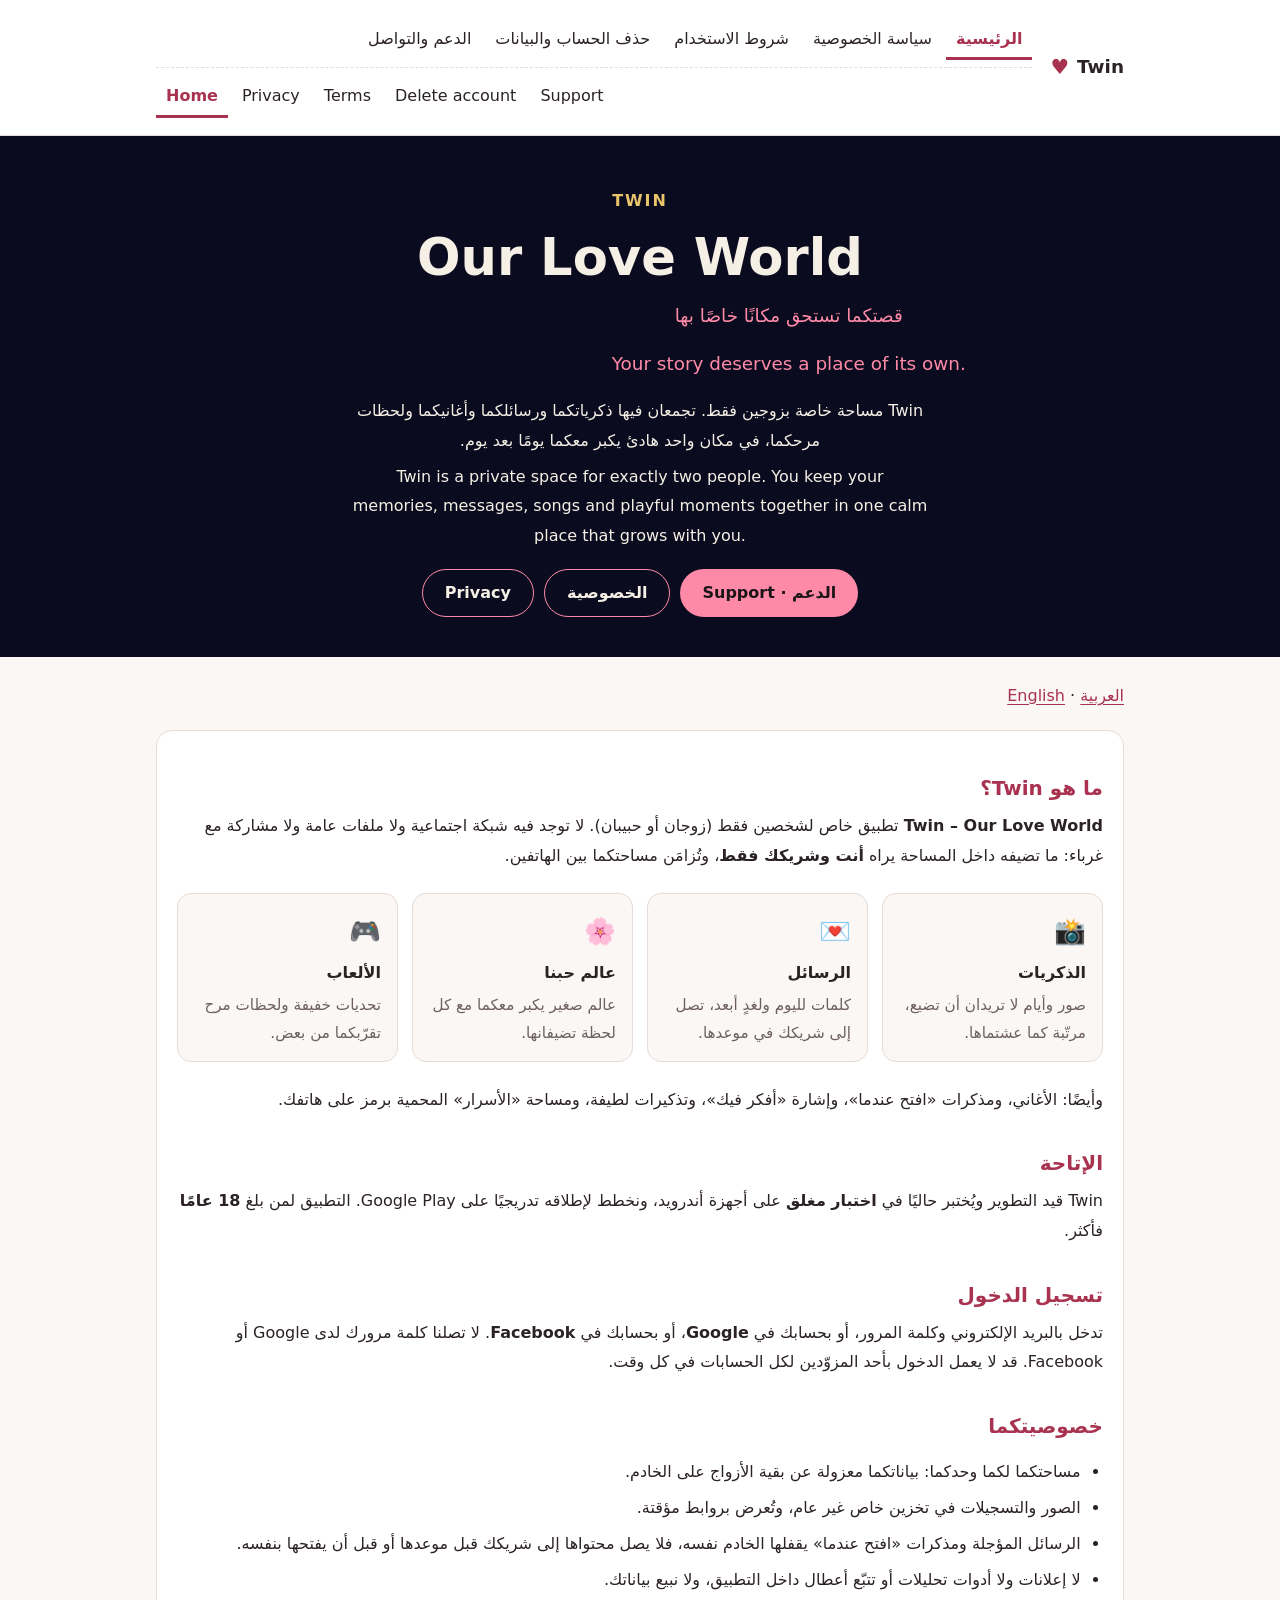
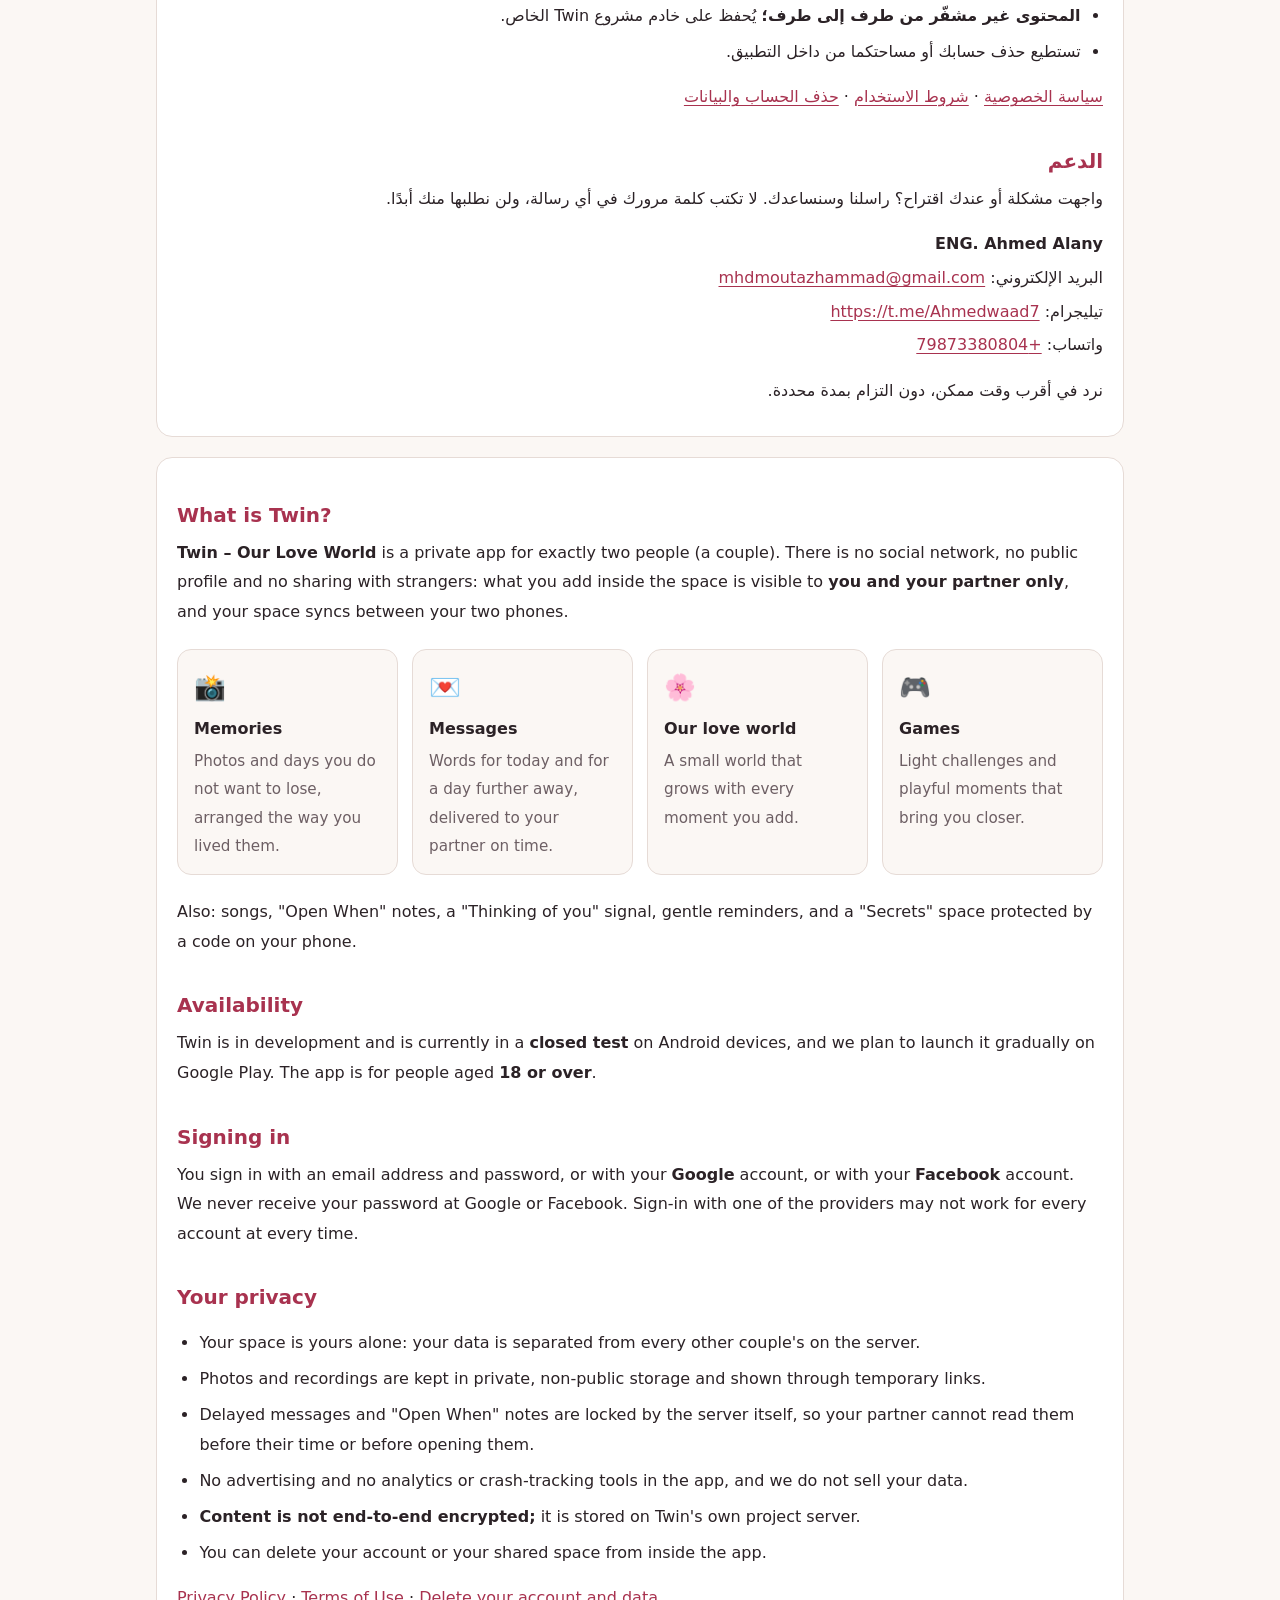
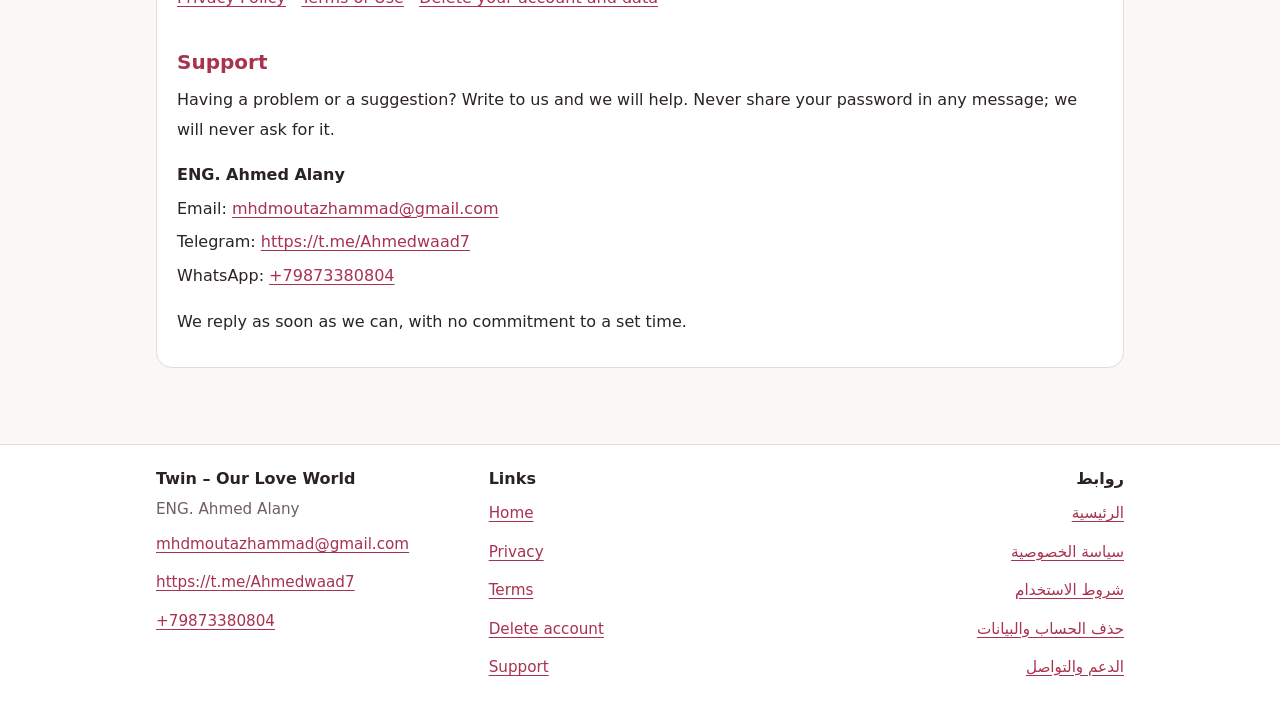
==== public/index.html @ 3ff63af6 "Publish the Twin website: privacy policy (Arabic and English), account and data deletion instruction" ====
<!doctype html>
<html lang="ar" dir="rtl">
<head>
<meta charset="utf-8">
<meta name="viewport" content="width=device-width, initial-scale=1">
<meta http-equiv="Content-Security-Policy" content="default-src 'none'; style-src 'self'; img-src 'self' data:; base-uri 'none'; form-action 'none'">
<title>Twin – Our Love World</title>
<meta name="description" content="Twin – Our Love World: تطبيق خاص لشخصين فقط يجمعان فيه ذكرياتهما ورسائلهما وأغانيهما وألعابهما. A private app for exactly two people.">
<meta name="color-scheme" content="light dark">
<link rel="icon" href="favicon.svg" type="image/svg+xml">
<link rel="stylesheet" href="style.css">
</head>
<body>
<a class="skip" href="#main">تخطَّ إلى المحتوى · Skip to content</a>
<header class="top"><div class="top-in">
<a class="brand" href="index.html" dir="ltr"><span class="mark" aria-hidden="true">♥</span> Twin</a>
<div class="navs"><nav class="navs-one" lang="ar" dir="rtl" aria-label="التنقل في الموقع"><ul class="nav"><li><a href="index.html#ar" aria-current="page">الرئيسية</a></li><li><a href="privacy-ar.html">سياسة الخصوصية</a></li><li><a href="terms-ar.html">شروط الاستخدام</a></li><li><a href="delete-account.html#ar">حذف الحساب والبيانات</a></li><li><a href="support.html#ar">الدعم والتواصل</a></li></ul></nav><nav class="navs-one" lang="en" dir="ltr" aria-label="Site navigation"><ul class="nav"><li><a href="index.html#en" aria-current="page">Home</a></li><li><a href="privacy-en.html">Privacy</a></li><li><a href="terms-en.html">Terms</a></li><li><a href="delete-account.html#en">Delete account</a></li><li><a href="support.html#en">Support</a></li></ul></nav></div>

</div></header>
<main id="main">
<div class="hero">
  <div class="hero-in">
    <p class="kicker">TWIN</p>
    <h1>Our Love World</h1>
    <p class="sub" lang="ar" dir="rtl">قصتكما تستحق مكانًا خاصًا بها</p>
    <p class="sub" lang="en" dir="ltr">Your story deserves a place of its own.</p>
    <p lang="ar" dir="rtl">Twin مساحة خاصة بزوجين فقط. تجمعان فيها ذكرياتكما ورسائلكما وأغانيكما ولحظات مرحكما، في مكان واحد هادئ يكبر معكما يومًا بعد يوم.</p>
    <p lang="en" dir="ltr">Twin is a private space for exactly two people. You keep your memories, messages, songs and playful moments together in one calm place that grows with you.</p>
    <div class="cta">
      <a class="btn" href="support.html">الدعم · Support</a>
      <a class="btn alt" href="privacy-ar.html">الخصوصية</a>
      <a class="btn alt" href="privacy-en.html">Privacy</a>
    </div>
  </div>
</div>

<div class="wrap wide">
<nav class="langjump" aria-label="Language / اللغة"><a href="#ar">العربية</a> · <a href="#en">English</a></nav>

<!-- ======================================================================= العربية -->
<section class="lang" id="ar" lang="ar" dir="rtl">
  <h2>ما هو Twin؟</h2>
  <p><strong>Twin – Our Love World</strong> تطبيق خاص لشخصين فقط (زوجان أو حبيبان). لا توجد فيه شبكة اجتماعية ولا ملفات عامة ولا مشاركة مع غرباء: ما تضيفه داخل المساحة يراه <strong>أنت وشريكك فقط</strong>، وتُزامَن مساحتكما بين الهاتفين.</p>
  <ul class="cards">
    <li class="card"><span class="em" aria-hidden="true">📸</span><strong>الذكريات</strong><p>صور وأيام لا تريدان أن تضيع، مرتّبة كما عشتماها.</p></li>
    <li class="card"><span class="em" aria-hidden="true">💌</span><strong>الرسائل</strong><p>كلمات لليوم ولغدٍ أبعد، تصل إلى شريكك في موعدها.</p></li>
    <li class="card"><span class="em" aria-hidden="true">🌸</span><strong>عالم حبنا</strong><p>عالم صغير يكبر معكما مع كل لحظة تضيفانها.</p></li>
    <li class="card"><span class="em" aria-hidden="true">🎮</span><strong>الألعاب</strong><p>تحديات خفيفة ولحظات مرح تقرّبكما من بعض.</p></li>
  </ul>
  <p>وأيضًا: الأغاني، ومذكرات «افتح عندما»، وإشارة «أفكر فيك»، وتذكيرات لطيفة، ومساحة «الأسرار» المحمية برمز على هاتفك.</p>

  <h2>الإتاحة</h2>
  <p>Twin قيد التطوير ويُختبر حاليًا في <strong>اختبار مغلق</strong> على أجهزة أندرويد، ونخطط لإطلاقه تدريجيًا على Google Play. التطبيق لمن بلغ <strong>18 عامًا</strong> فأكثر.</p>

  <h2>تسجيل الدخول</h2>
  <p>تدخل بالبريد الإلكتروني وكلمة المرور، أو بحسابك في <strong>Google</strong>، أو بحسابك في <strong>Facebook</strong>. لا تصلنا كلمة مرورك لدى Google أو Facebook. قد لا يعمل الدخول بأحد المزوّدين لكل الحسابات في كل وقت.</p>

  <h2>خصوصيتكما</h2>
  <ul>
    <li>مساحتكما لكما وحدكما: بياناتكما معزولة عن بقية الأزواج على الخادم.</li>
    <li>الصور والتسجيلات في تخزين خاص غير عام، وتُعرض بروابط مؤقتة.</li>
    <li>الرسائل المؤجلة ومذكرات «افتح عندما» يقفلها الخادم نفسه، فلا يصل محتواها إلى شريكك قبل موعدها أو قبل أن يفتحها بنفسه.</li>
    <li>لا إعلانات ولا أدوات تحليلات أو تتبّع أعطال داخل التطبيق، ولا نبيع بياناتك.</li>
    <li><strong>المحتوى غير مشفّر من طرف إلى طرف؛</strong> يُحفظ على خادم مشروع Twin الخاص.</li>
    <li>تستطيع حذف حسابك أو مساحتكما من داخل التطبيق.</li>
  </ul>
  <p><a href="privacy-ar.html">سياسة الخصوصية</a> · <a href="terms-ar.html">شروط الاستخدام</a> · <a href="delete-account.html#ar">حذف الحساب والبيانات</a></p>

  <h2 id="support">الدعم</h2>
  <p>واجهت مشكلة أو عندك اقتراح؟ راسلنا وسنساعدك. لا تكتب كلمة مرورك في أي رسالة، ولن نطلبها منك أبدًا.</p>
  <ul class="contact">
    <li><strong>ENG. Ahmed Alany</strong></li>
    <li>البريد الإلكتروني: <a href="mailto:mhdmoutazhammad@gmail.com">mhdmoutazhammad@gmail.com</a></li>
    <li>تيليجرام: <a href="https://t.me/Ahmedwaad7">https://t.me/Ahmedwaad7</a></li>
    <li>واتساب: <a href="https://wa.me/79873380804">+79873380804</a></li>
  </ul>
  <p>نرد في أقرب وقت ممكن، دون التزام بمدة محددة.</p>
</section>

<!-- ======================================================================= English -->
<section class="lang" id="en" lang="en" dir="ltr">
  <h2>What is Twin?</h2>
  <p><strong>Twin – Our Love World</strong> is a private app for exactly two people (a couple). There is no social network, no public profile and no sharing with strangers: what you add inside the space is visible to <strong>you and your partner only</strong>, and your space syncs between your two phones.</p>
  <ul class="cards">
    <li class="card"><span class="em" aria-hidden="true">📸</span><strong>Memories</strong><p>Photos and days you do not want to lose, arranged the way you lived them.</p></li>
    <li class="card"><span class="em" aria-hidden="true">💌</span><strong>Messages</strong><p>Words for today and for a day further away, delivered to your partner on time.</p></li>
    <li class="card"><span class="em" aria-hidden="true">🌸</span><strong>Our love world</strong><p>A small world that grows with every moment you add.</p></li>
    <li class="card"><span class="em" aria-hidden="true">🎮</span><strong>Games</strong><p>Light challenges and playful moments that bring you closer.</p></li>
  </ul>
  <p>Also: songs, "Open When" notes, a "Thinking of you" signal, gentle reminders, and a "Secrets" space protected by a code on your phone.</p>

  <h2>Availability</h2>
  <p>Twin is in development and is currently in a <strong>closed test</strong> on Android devices, and we plan to launch it gradually on Google Play. The app is for people aged <strong>18 or over</strong>.</p>

  <h2>Signing in</h2>
  <p>You sign in with an email address and password, or with your <strong>Google</strong> account, or with your <strong>Facebook</strong> account. We never receive your password at Google or Facebook. Sign-in with one of the providers may not work for every account at every time.</p>

  <h2>Your privacy</h2>
  <ul>
    <li>Your space is yours alone: your data is separated from every other couple's on the server.</li>
    <li>Photos and recordings are kept in private, non-public storage and shown through temporary links.</li>
    <li>Delayed messages and "Open When" notes are locked by the server itself, so your partner cannot read them before their time or before opening them.</li>
    <li>No advertising and no analytics or crash-tracking tools in the app, and we do not sell your data.</li>
    <li><strong>Content is not end-to-end encrypted;</strong> it is stored on Twin's own project server.</li>
    <li>You can delete your account or your shared space from inside the app.</li>
  </ul>
  <p><a href="privacy-en.html">Privacy Policy</a> · <a href="terms-en.html">Terms of Use</a> · <a href="delete-account.html#en">Delete your account and data</a></p>

  <h2 id="support-en">Support</h2>
  <p>Having a problem or a suggestion? Write to us and we will help. Never share your password in any message; we will never ask for it.</p>
  <ul class="contact">
    <li><strong>ENG. Ahmed Alany</strong></li>
    <li>Email: <a href="mailto:mhdmoutazhammad@gmail.com">mhdmoutazhammad@gmail.com</a></li>
    <li>Telegram: <a href="https://t.me/Ahmedwaad7">https://t.me/Ahmedwaad7</a></li>
    <li>WhatsApp: <a href="https://wa.me/79873380804">+79873380804</a></li>
  </ul>
  <p>We reply as soon as we can, with no commitment to a set time.</p>
</section>
</div>

</main>
<footer class="foot"><div class="foot-in">
<div lang="ar" dir="rtl"><h2>روابط</h2><ul><li><a href="index.html#ar">الرئيسية</a></li><li><a href="privacy-ar.html">سياسة الخصوصية</a></li><li><a href="terms-ar.html">شروط الاستخدام</a></li><li><a href="delete-account.html#ar">حذف الحساب والبيانات</a></li><li><a href="support.html#ar">الدعم والتواصل</a></li></ul></div>
<div lang="en" dir="ltr"><h2>Links</h2><ul><li><a href="index.html#en">Home</a></li><li><a href="privacy-en.html">Privacy</a></li><li><a href="terms-en.html">Terms</a></li><li><a href="delete-account.html#en">Delete account</a></li><li><a href="support.html#en">Support</a></li></ul></div>
<div dir="auto"><h2>Twin – Our Love World</h2><ul class="contact"><li>ENG. Ahmed Alany</li><li><a href="mailto:mhdmoutazhammad@gmail.com">mhdmoutazhammad@gmail.com</a></li><li><a href="https://t.me/Ahmedwaad7">https://t.me/Ahmedwaad7</a></li><li><a href="https://wa.me/79873380804">+79873380804</a></li></ul></div>
</div></footer>
</body>
</html>
---- public/style.css ----
/* Twin – Our Love World: the public site. One stylesheet, no script, no font or image from anywhere else. Logical properties make it work
   the same in RTL (Arabic) and LTR (English). */
:root {
  --bg: #fbf7f4; --fg: #2b2226; --muted: #6d5f64; --line: #e6dbd6; --card: #ffffff;
  --accent: #a8324f; --accent-fg: #ffffff; --warn: #fff3d6; --warn-line: #e0b84a;
  --hero-bg: #0a0b1e; --hero-fg: #f6efe6; --hero-accent: #ff8aa8; --gold: #e8c46a;
  --radius: 16px; --max: 760px; --wide: 1000px;
}
@media (prefers-color-scheme: dark) {
  :root {
    --bg: #1b1518; --fg: #f3ebe7; --muted: #b8a9ae; --line: #3a2e33; --card: #251d21;
    --accent: #ff8aa8; --accent-fg: #1b1518; --warn: #3a2f12; --warn-line: #8a6d1a;
  }
}
* { box-sizing: border-box; }
html { -webkit-text-size-adjust: 100%; scroll-behavior: smooth; }
body {
  margin: 0; background: var(--bg); color: var(--fg);
  font: 16px/1.85 system-ui, -apple-system, "Segoe UI", Tahoma, "Noto Sans Arabic", Arial, sans-serif;
}
a { color: var(--accent); text-underline-offset: 3px; }
a:focus-visible, summary:focus-visible { outline: 3px solid var(--gold); outline-offset: 2px; border-radius: 6px; }
.skip { position: absolute; inset-inline-start: 8px; top: -60px; background: var(--accent); color: var(--accent-fg); padding: 8px 14px; border-radius: 8px; z-index: 10; }
.skip:focus { top: 8px; }

/* header */
.top { background: var(--card); border-bottom: 1px solid var(--line); }
.top-in { max-width: var(--wide); margin: 0 auto; padding: 10px 16px; display: flex; flex-wrap: wrap; align-items: center; gap: 6px 18px; }
.brand { display: inline-flex; align-items: center; gap: 8px; font-weight: 700; font-size: 1.15rem; color: var(--fg); text-decoration: none; min-height: 44px; }
.brand .mark { color: var(--accent); font-size: 1.3rem; }
.navs { display: flex; flex-direction: column; gap: 0; flex: 1 1 300px; }
.nav { display: flex; flex-wrap: wrap; gap: 0 4px; margin: 0; padding: 0; list-style: none; }
.nav a { display: inline-flex; align-items: center; min-height: 44px; padding: 0 10px; border-radius: 10px; text-decoration: none; color: var(--fg); }
.nav a:hover { background: rgba(168, 50, 79, .1); }
.nav a[aria-current="page"] { color: var(--accent); font-weight: 700; box-shadow: inset 0 -3px 0 var(--accent); border-radius: 10px 10px 0 0; }
.switch { margin-inline-start: auto; }
.switch a { display: inline-flex; align-items: center; min-height: 44px; padding: 0 12px; border: 1px solid var(--line); border-radius: 999px; text-decoration: none; }

/* draft notices */
.sitedraft { background: var(--warn); border-bottom: 1px solid var(--warn-line); text-align: center; padding: 8px 16px; font-size: .92rem; }
.draft { background: var(--warn); border: 1px solid var(--warn-line); border-radius: 12px; padding: 12px 16px; margin: 16px 0; font-size: .95rem; }
.draft p { margin: .3em 0; }
.tbc { background: var(--warn); border-radius: 6px; padding: 0 .35em; box-decoration-break: clone; -webkit-box-decoration-break: clone; }

/* content */
main { display: block; }
.wrap { max-width: var(--max); margin: 0 auto; padding: 24px 16px 56px; }
.wrap.wide { max-width: var(--wide); }
h1 { font-size: 1.7rem; line-height: 1.4; margin: .3em 0 .5em; }
h2 { font-size: 1.25rem; margin: 1.7em 0 .4em; color: var(--accent); line-height: 1.5; scroll-margin-top: 12px; }
h3 { font-size: 1.05rem; margin: 1.3em 0 .3em; }
p, li { margin: .4em 0; }
ul, ol { padding-inline-start: 1.4em; }
ul ul, ol ul, ul ol { margin: .2em 0; }
code { overflow-wrap: anywhere; font-family: ui-monospace, Consolas, monospace; font-size: .92em; background: rgba(127, 127, 127, .15); padding: 0 .3em; border-radius: 4px; direction: ltr; unicode-bidi: isolate; }
section.lang { background: var(--card); border: 1px solid var(--line); border-radius: var(--radius); padding: 8px 20px 24px; margin: 20px 0; }
.table-wrap { overflow-x: auto; margin: .8em 0; -webkit-overflow-scrolling: touch; }
table { border-collapse: collapse; width: 100%; min-width: 520px; }
th, td { border: 1px solid var(--line); padding: 8px 10px; vertical-align: top; text-align: start; }
th { background: rgba(168, 50, 79, .08); }
.toc { margin: 1em 0 1.4em; border: 1px solid var(--line); border-radius: 12px; background: var(--card); }
.toc summary { cursor: pointer; padding: 10px 14px; min-height: 44px; font-weight: 600; }
.toc ol { margin: 0; padding: 0 2em 12px; }
.toc a { display: inline-block; padding: 3px 0; }
.contact { list-style: none; padding: 0; }
.contact li { margin: .25em 0; }

/* home */
.hero { background: var(--hero-bg); color: var(--hero-fg); text-align: center; }
.hero-in { max-width: var(--wide); margin: 0 auto; padding: 44px 20px 40px; }
.hero .kicker { color: var(--gold); letter-spacing: .12em; font-weight: 600; }
.hero h1 { font-size: clamp(2rem, 8vw, 3.2rem); margin: .1em 0; color: var(--hero-fg); }
.hero .sub { color: var(--hero-accent); font-size: 1.15rem; margin: 0 0 .8em; }
.hero p { max-width: 36em; margin-inline: auto; }
.hero a { color: var(--hero-accent); }
.cta { display: flex; flex-wrap: wrap; justify-content: center; gap: 10px; margin-top: 18px; }
.btn { display: inline-flex; align-items: center; justify-content: center; min-height: 48px; padding: 0 22px; border-radius: 999px; background: var(--hero-accent); color: #1b1518 !important; text-decoration: none; font-weight: 700; }
.btn.alt { background: transparent; color: var(--hero-fg) !important; border: 1px solid var(--hero-accent); }
.cards { display: grid; grid-template-columns: repeat(auto-fit, minmax(200px, 1fr)); gap: 14px; padding: 0; list-style: none; margin: 1em 0; }
.card { background: var(--bg); border: 1px solid var(--line); border-radius: 14px; padding: 14px 16px; }
.card .em { font-size: 1.6rem; display: block; }
.card strong { display: block; margin: .2em 0; }
.card p { margin: 0; color: var(--muted); font-size: .95rem; }

/* footer */
.foot { border-top: 1px solid var(--line); background: var(--card); color: var(--muted); font-size: .95rem; }
.foot-in { max-width: var(--wide); margin: 0 auto; padding: 22px 16px 34px; display: grid; gap: 14px 30px; grid-template-columns: repeat(auto-fit, minmax(240px, 1fr)); }
.foot ul { list-style: none; padding: 0; margin: 0; }
.foot li { margin: .15em 0; }
.foot a { display: inline-block; padding: 4px 0; }
.foot h2 { font-size: 1rem; margin: 0 0 .3em; color: var(--fg); }

.navs-one + .navs-one { border-top: 1px dashed var(--line); }
@media (max-width: 560px) {
  .top-in { flex-direction: column; align-items: stretch; gap: 0; padding-block: 6px; }
  .navs { flex: none; }
  .nav a { min-height: 40px; font-size: .95rem; }
  body { font-size: 16.5px; }
  .wrap { padding-block: 18px 44px; }
  section.lang { padding-inline: 14px; }
  .nav a { padding: 0 8px; }
  .switch { margin-inline-start: 0; }
}
@media (max-width: 560px) {
  /* a table wider than the screen becomes a stack of cards: each value under its column's heading */
  .table-wrap { overflow: visible; }
  table { min-width: 0; border: 0; }
  thead { position: absolute; inline-size: 1px; block-size: 1px; overflow: hidden; clip: rect(0 0 0 0); }
  table, tbody, tr, td { display: block; width: 100%; }
  tr { border: 1px solid var(--line); border-radius: 12px; margin: 0 0 12px; padding: 6px 12px; background: var(--bg); }
  td { border: 0; padding: 6px 0; }
  td + td { border-top: 1px dashed var(--line); }
  td[data-label]::before { content: attr(data-label); display: block; font-weight: 700; color: var(--accent); font-size: .9rem; }
}
@media print {
  .top, .foot, .skip, .toc, .cta { display: none; }
  body { background: #fff; color: #000; }
  a { color: #000; }
}
@media (prefers-reduced-motion: reduce) { html { scroll-behavior: auto; } }

.lead { font-size: 1.1rem; color: var(--muted); }
.card a { display: inline-block; min-height: 44px; line-height: 44px; overflow-wrap: anywhere; }
.faq h3 { margin: 1.4em 0 .4em; }
.faq details { border: 1px solid var(--line); border-radius: 12px; margin: .6em 0; background: var(--bg); }
.faq summary { cursor: pointer; padding: 10px 16px; min-height: 44px; display: flex; align-items: center; font-weight: 600; }
.faq details > p { margin: 0; padding: 0 16px 14px; }
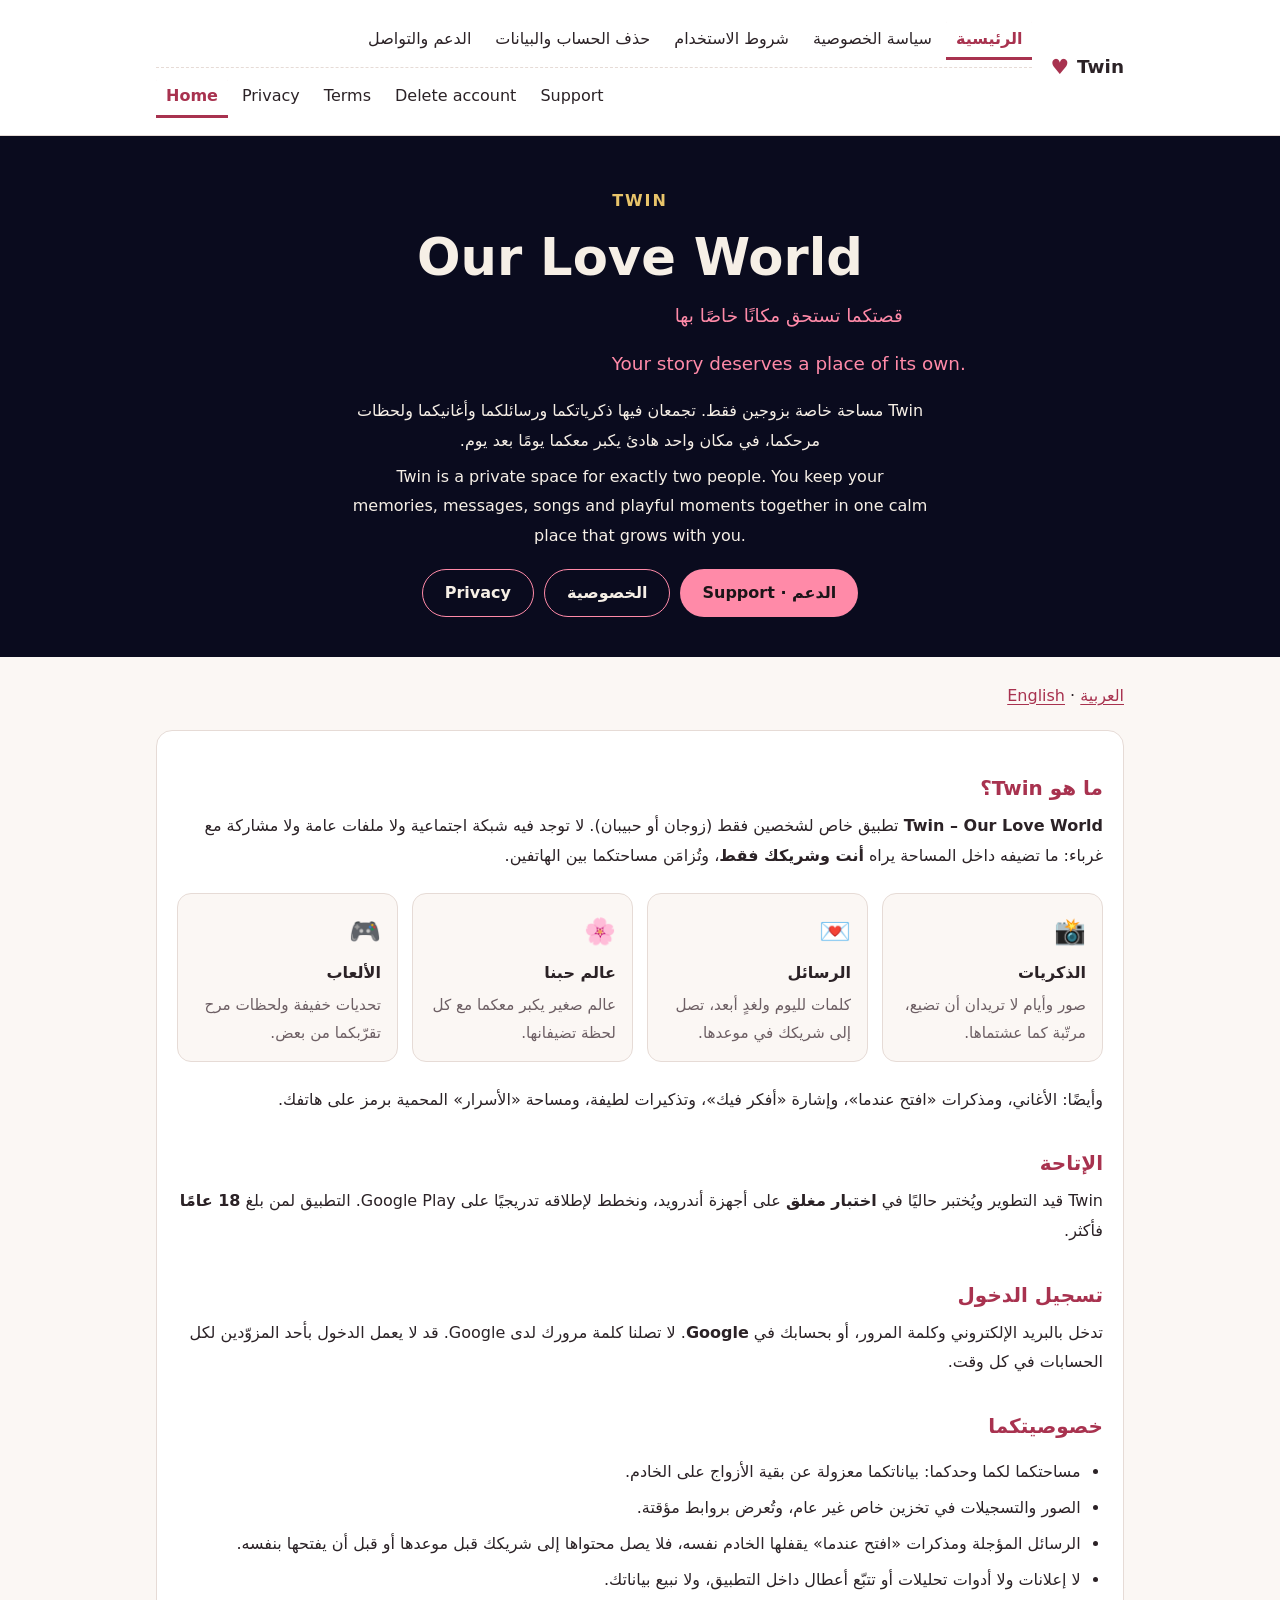
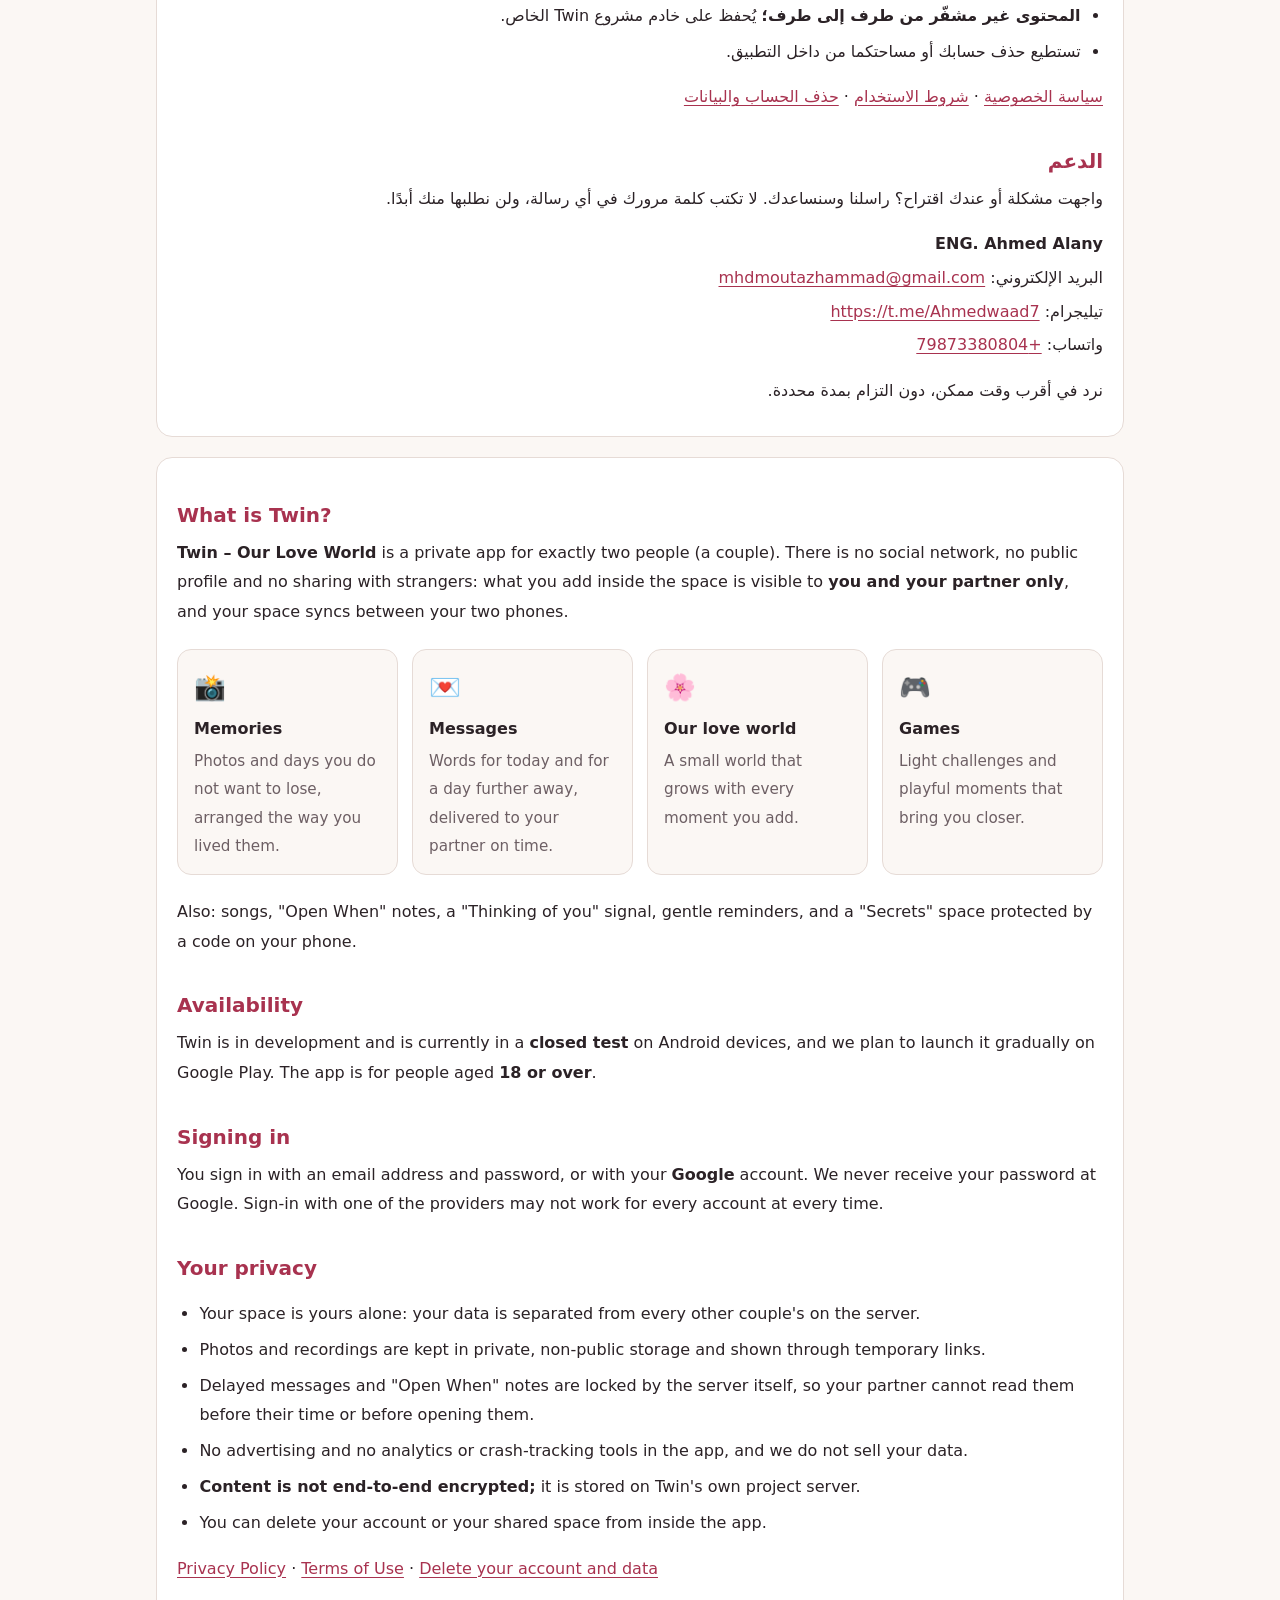
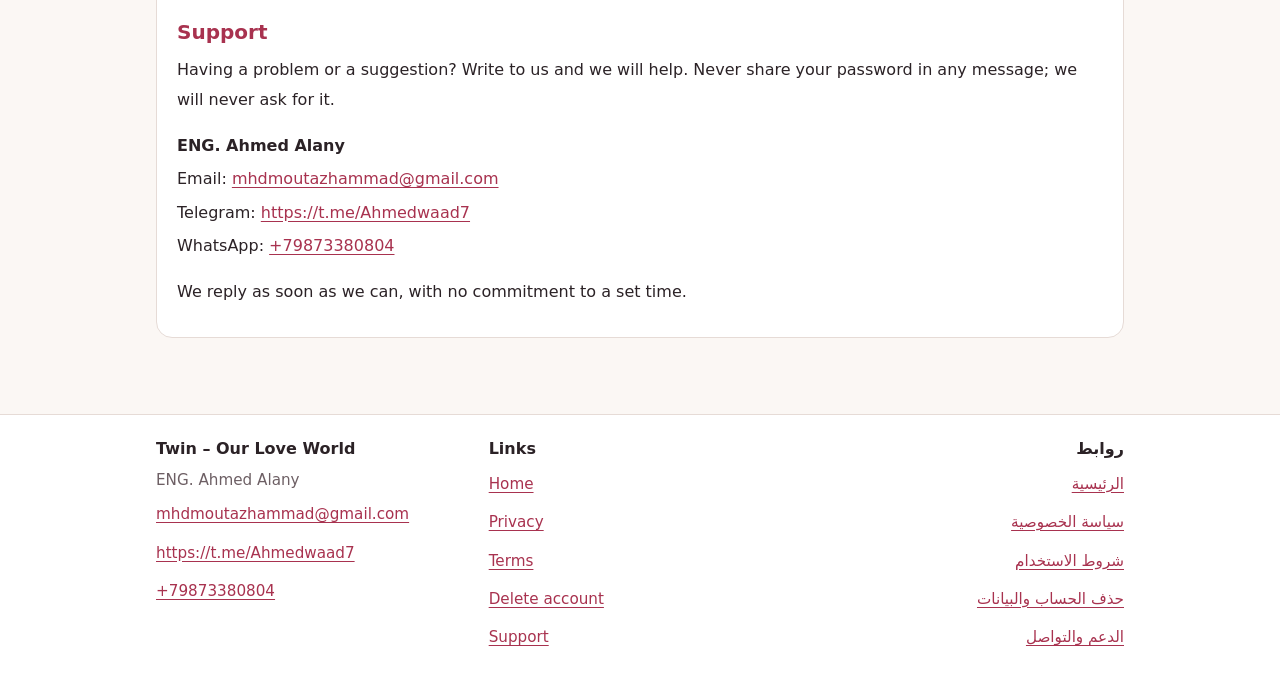
==== commit 63b795bf: "Update legal and support pages: weather city, Google-only sign-in Co-Authored-By: Claude Sonnet 5.5 " ====
--- a/public/index.html
+++ b/public/index.html
@@ -53,7 +53,7 @@
   <p>Twin قيد التطوير ويُختبر حاليًا في <strong>اختبار مغلق</strong> على أجهزة أندرويد، ونخطط لإطلاقه تدريجيًا على Google Play. التطبيق لمن بلغ <strong>18 عامًا</strong> فأكثر.</p>
 
   <h2>تسجيل الدخول</h2>
-  <p>تدخل بالبريد الإلكتروني وكلمة المرور، أو بحسابك في <strong>Google</strong>، أو بحسابك في <strong>Facebook</strong>. لا تصلنا كلمة مرورك لدى Google أو Facebook. قد لا يعمل الدخول بأحد المزوّدين لكل الحسابات في كل وقت.</p>
+  <p>تدخل بالبريد الإلكتروني وكلمة المرور، أو بحسابك في <strong>Google</strong>. لا تصلنا كلمة مرورك لدى Google. قد لا يعمل الدخول بأحد المزوّدين لكل الحسابات في كل وقت.</p>
 
   <h2>خصوصيتكما</h2>
   <ul>
@@ -93,7 +93,7 @@
   <p>Twin is in development and is currently in a <strong>closed test</strong> on Android devices, and we plan to launch it gradually on Google Play. The app is for people aged <strong>18 or over</strong>.</p>
 
   <h2>Signing in</h2>
-  <p>You sign in with an email address and password, or with your <strong>Google</strong> account, or with your <strong>Facebook</strong> account. We never receive your password at Google or Facebook. Sign-in with one of the providers may not work for every account at every time.</p>
+  <p>You sign in with an email address and password, or with your <strong>Google</strong> account. We never receive your password at Google. Sign-in with one of the providers may not work for every account at every time.</p>
 
   <h2>Your privacy</h2>
   <ul>
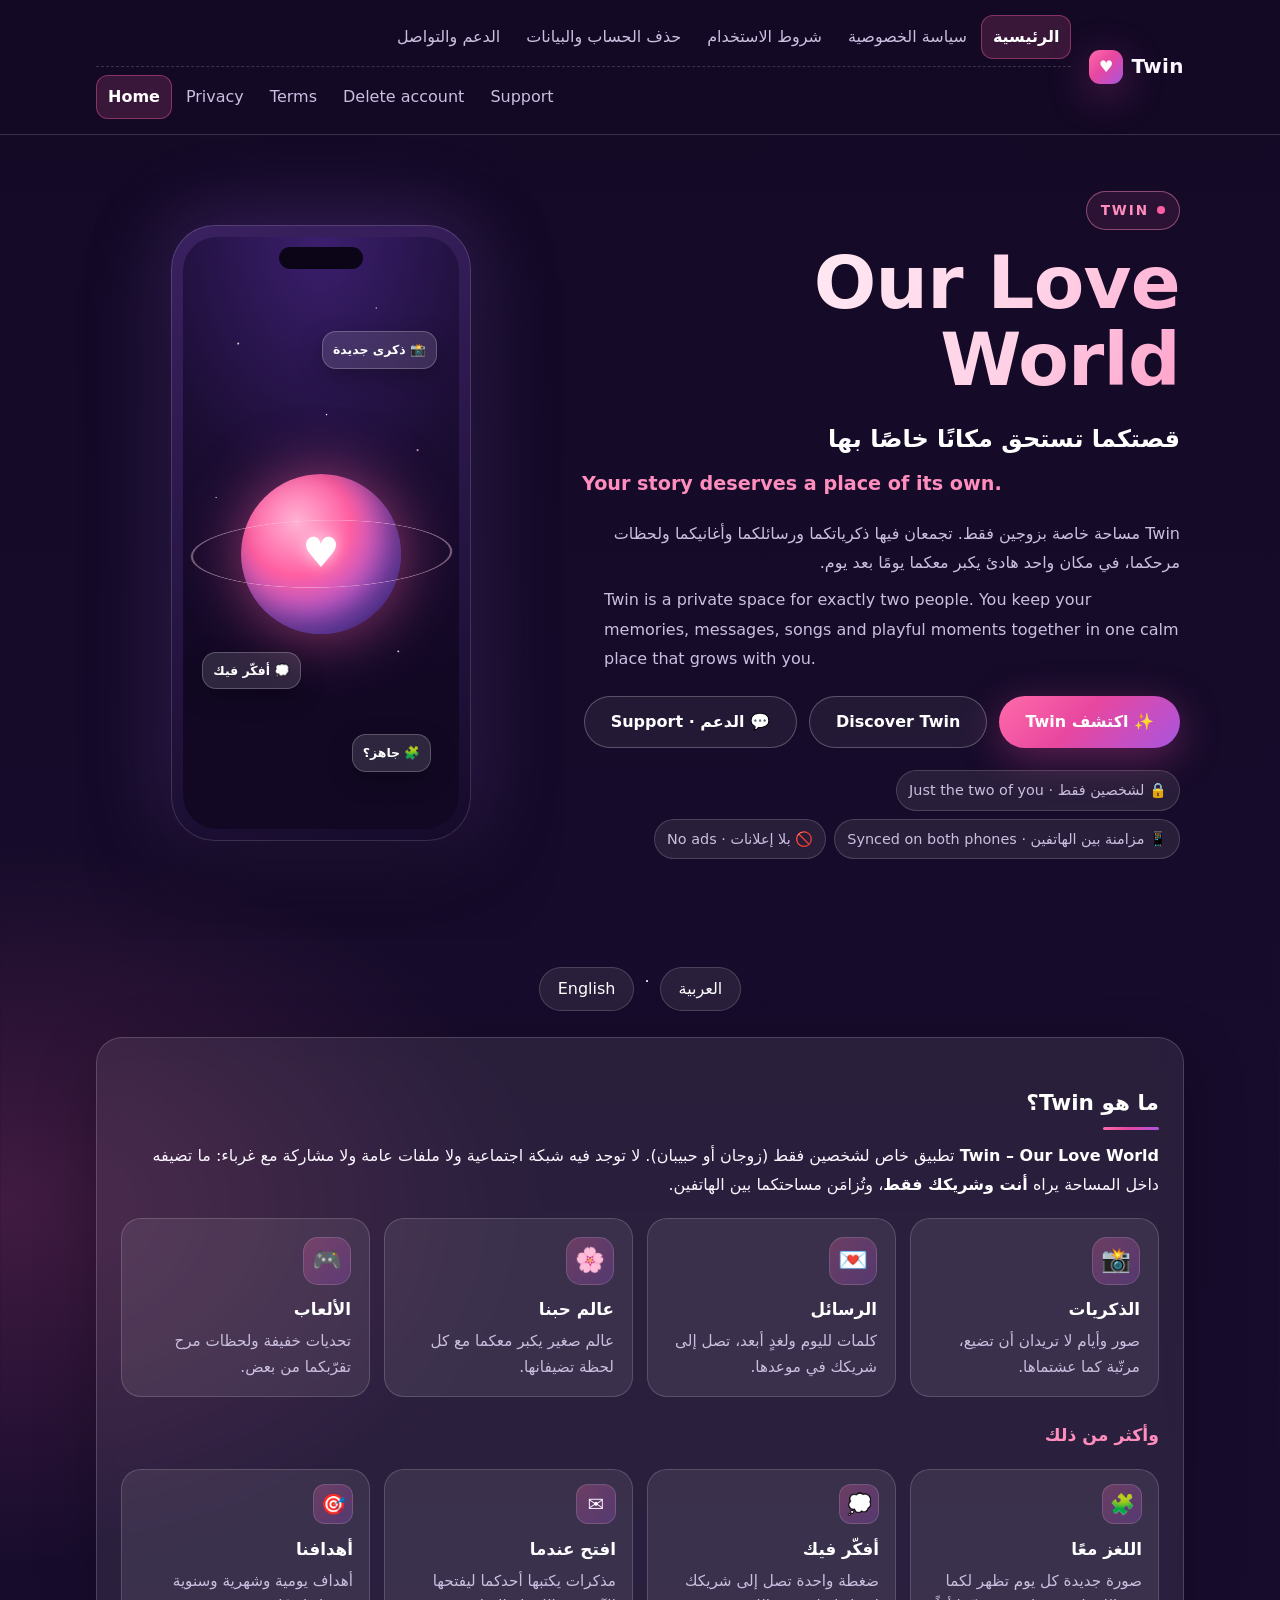
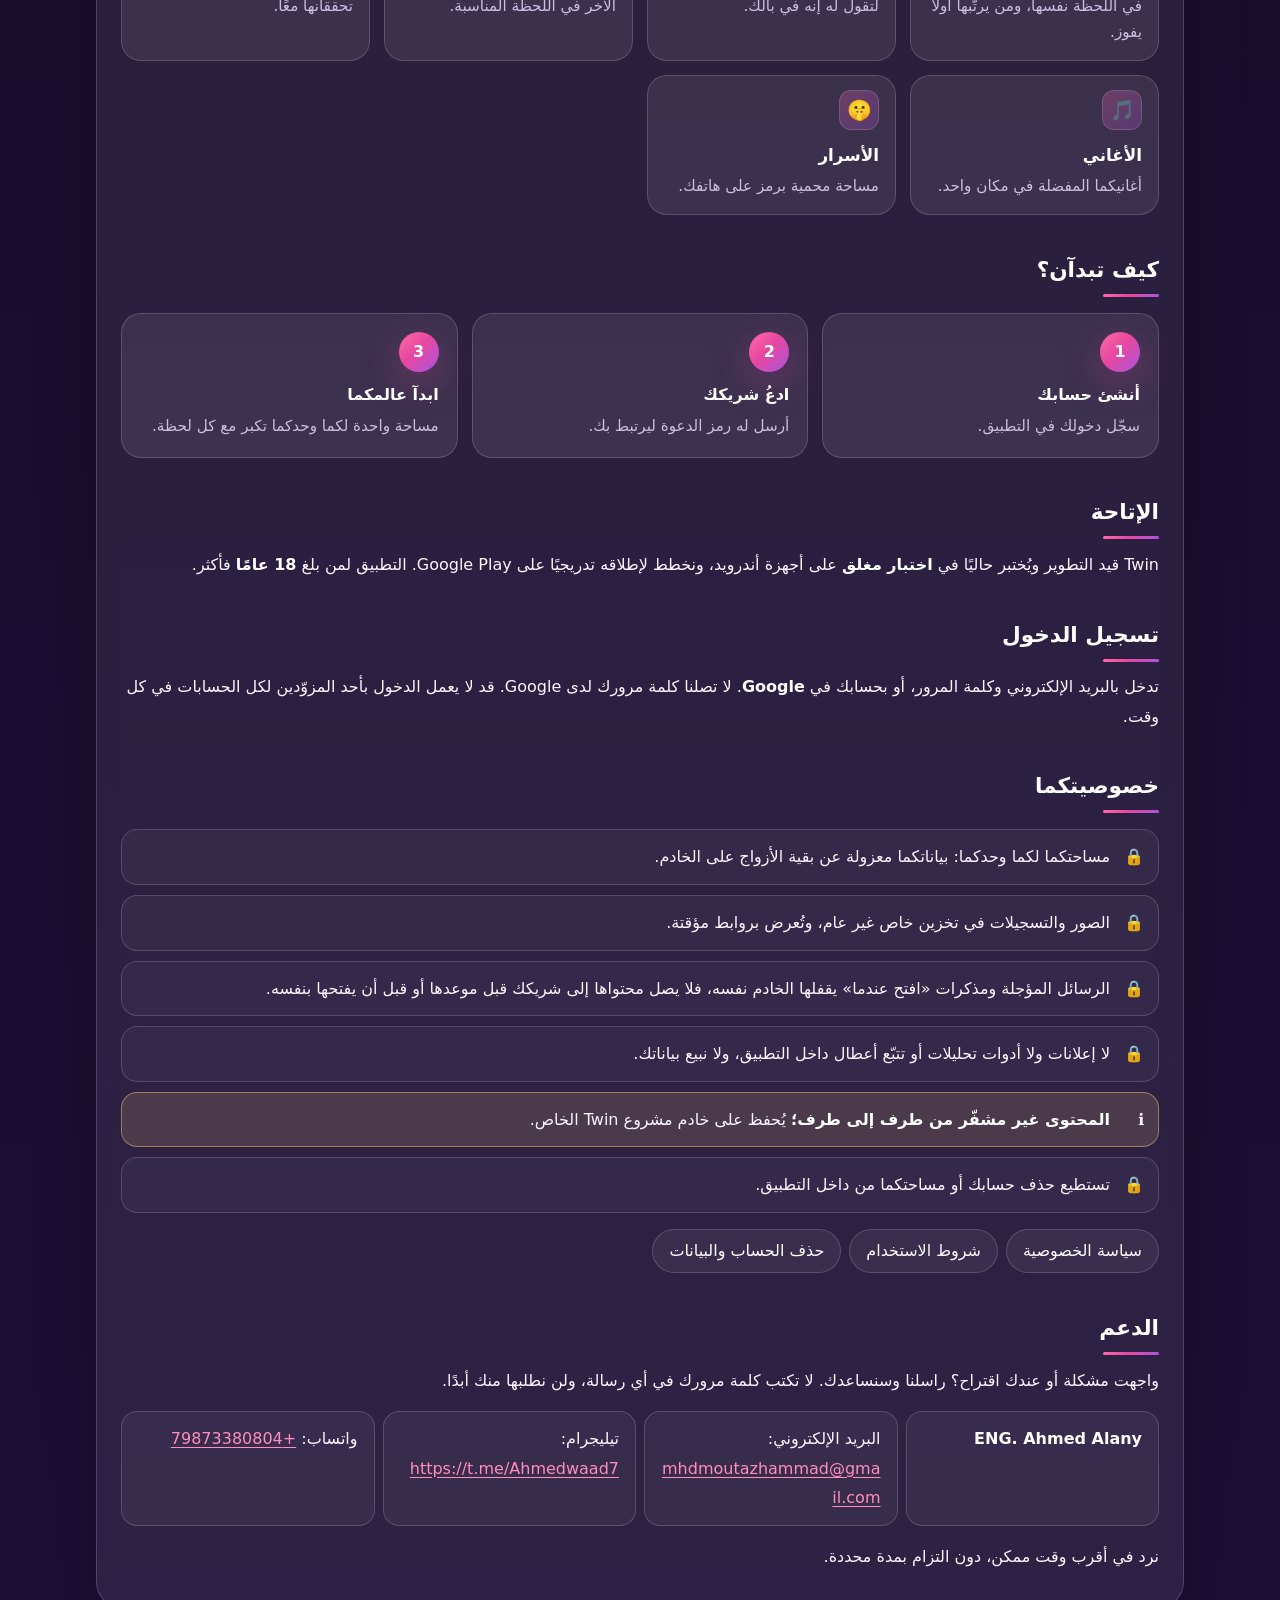
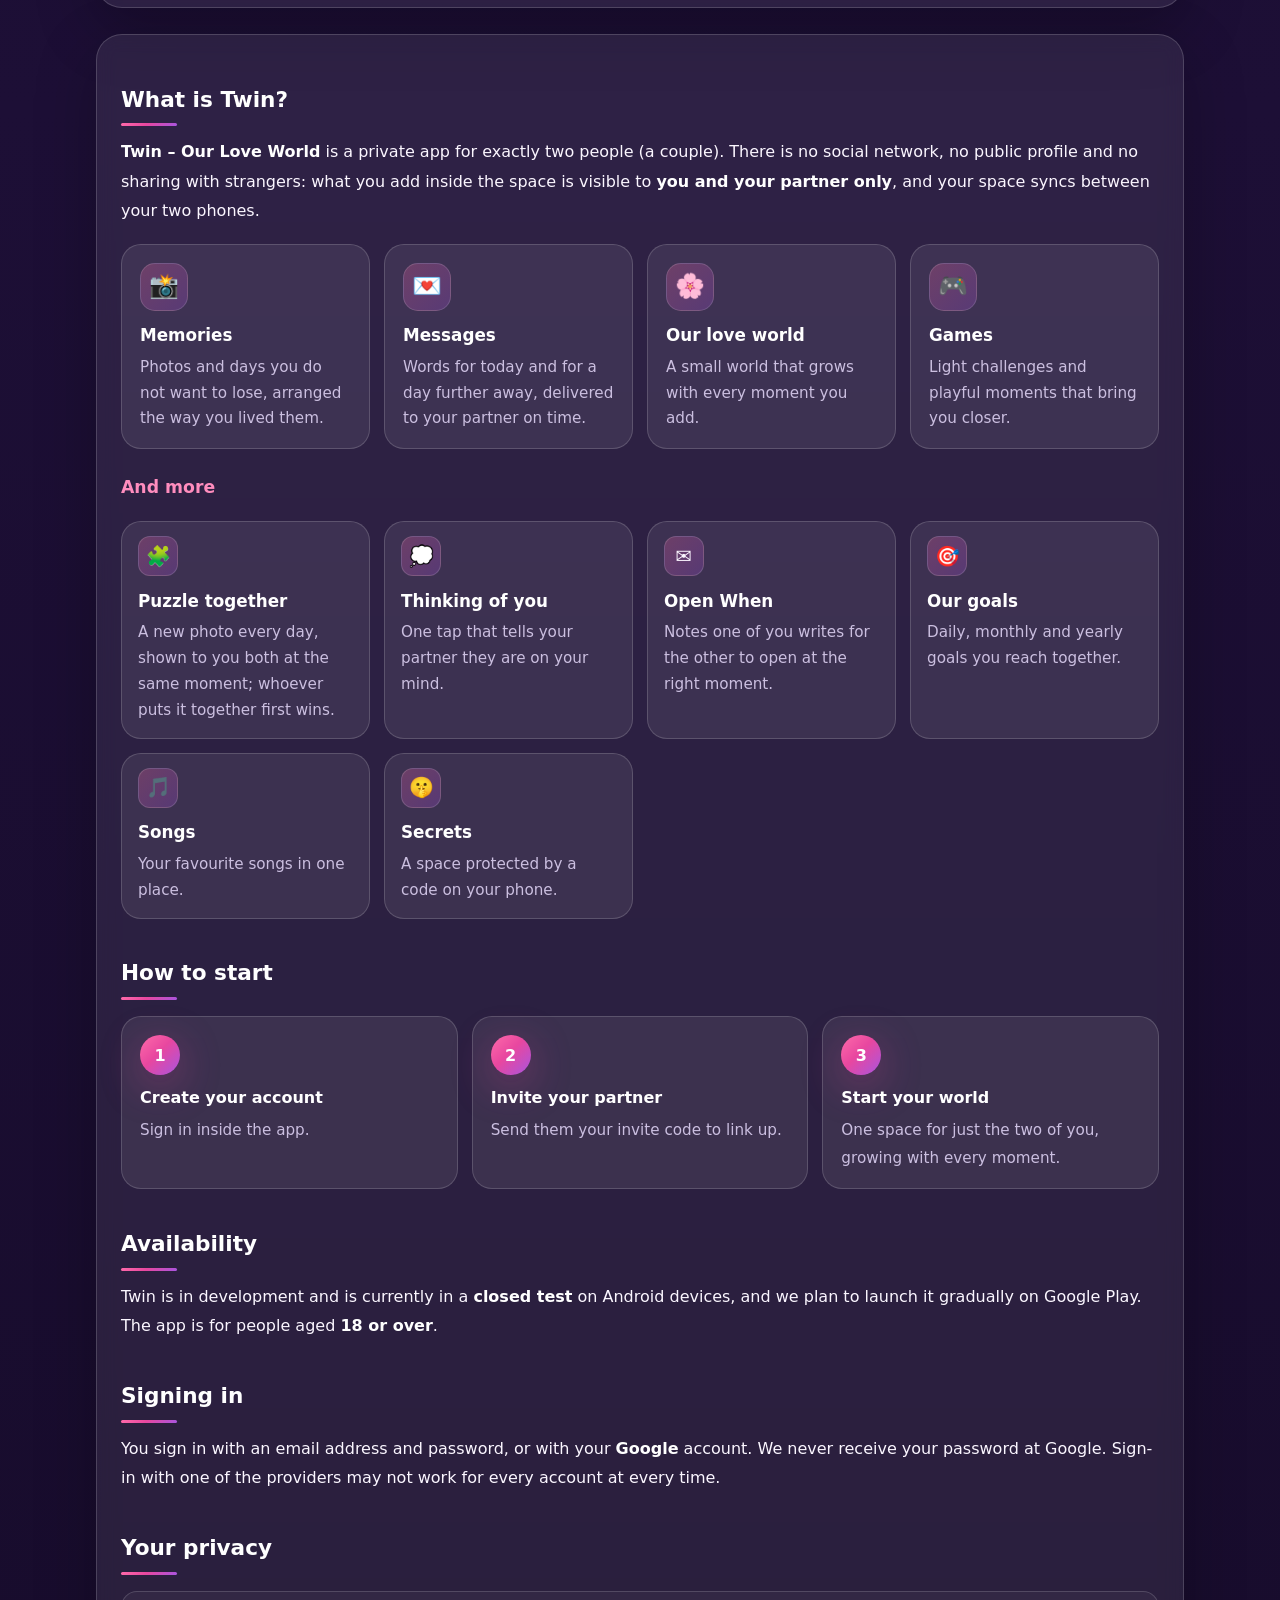
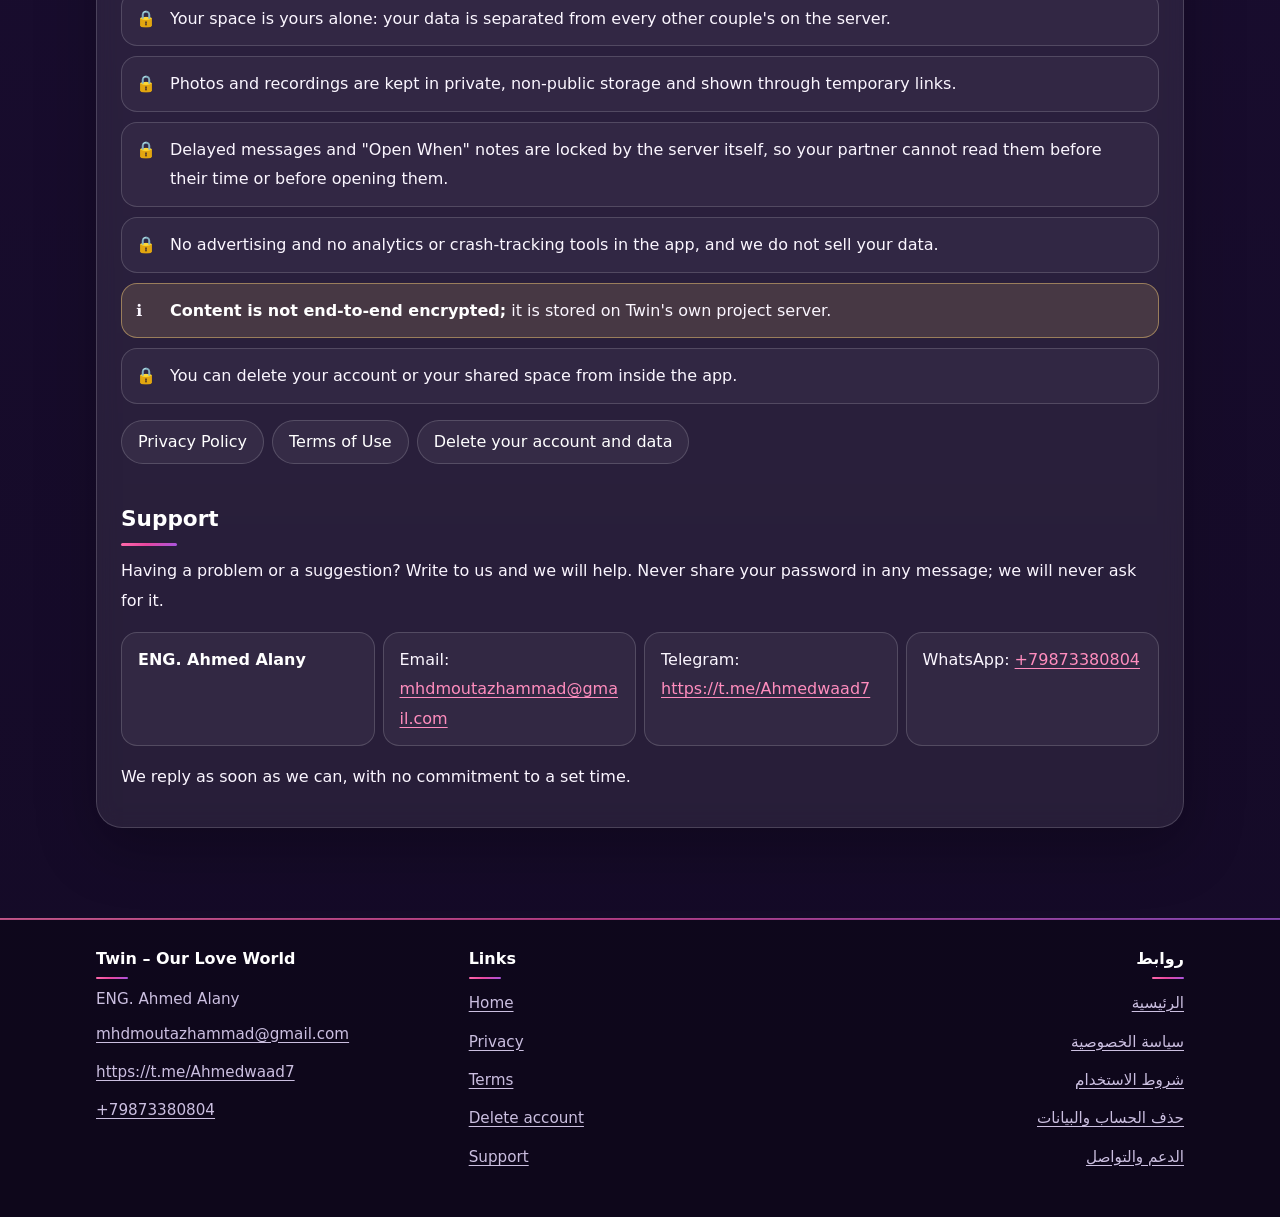
==== commit d2365b9b: "New look: the app's aurora style with CSS-only effects; home page with more features and how to star" ====
--- a/public/index.html
+++ b/public/index.html
@@ -11,6 +11,7 @@
 <link rel="stylesheet" href="style.css">
 </head>
 <body>
+<div class="aurora" aria-hidden="true"><i></i><i></i><i></i></div>
 <a class="skip" href="#main">تخطَّ إلى المحتوى · Skip to content</a>
 <header class="top"><div class="top-in">
 <a class="brand" href="index.html" dir="ltr"><span class="mark" aria-hidden="true">♥</span> Twin</a>
@@ -19,17 +20,35 @@
 </div></header>
 <main id="main">
 <div class="hero">
+  <div class="hearts" aria-hidden="true"><span>♥</span><span>♥</span><span>✦</span><span>♥</span><span>♥</span><span>✦</span><span>♥</span></div>
   <div class="hero-in">
-    <p class="kicker">TWIN</p>
-    <h1>Our Love World</h1>
-    <p class="sub" lang="ar" dir="rtl">قصتكما تستحق مكانًا خاصًا بها</p>
-    <p class="sub" lang="en" dir="ltr">Your story deserves a place of its own.</p>
-    <p lang="ar" dir="rtl">Twin مساحة خاصة بزوجين فقط. تجمعان فيها ذكرياتكما ورسائلكما وأغانيكما ولحظات مرحكما، في مكان واحد هادئ يكبر معكما يومًا بعد يوم.</p>
-    <p lang="en" dir="ltr">Twin is a private space for exactly two people. You keep your memories, messages, songs and playful moments together in one calm place that grows with you.</p>
-    <div class="cta">
-      <a class="btn" href="support.html">الدعم · Support</a>
-      <a class="btn alt" href="privacy-ar.html">الخصوصية</a>
-      <a class="btn alt" href="privacy-en.html">Privacy</a>
+    <div class="hero-text">
+      <p class="kicker"><span class="dot" aria-hidden="true"></span>TWIN</p>
+      <h1>Our Love World</h1>
+      <p class="sub" lang="ar" dir="rtl">قصتكما تستحق مكانًا خاصًا بها</p>
+      <p class="sub" lang="en" dir="ltr">Your story deserves a place of its own.</p>
+      <p lang="ar" dir="rtl">Twin مساحة خاصة بزوجين فقط. تجمعان فيها ذكرياتكما ورسائلكما وأغانيكما ولحظات مرحكما، في مكان واحد هادئ يكبر معكما يومًا بعد يوم.</p>
+      <p lang="en" dir="ltr">Twin is a private space for exactly two people. You keep your memories, messages, songs and playful moments together in one calm place that grows with you.</p>
+      <div class="cta">
+        <a class="btn" href="#ar">✨ اكتشف Twin</a>
+        <a class="btn alt" href="#en">Discover Twin</a>
+        <a class="btn alt" href="support.html">💬 الدعم · Support</a>
+      </div>
+      <ul class="badges">
+        <li>🔒 <span lang="ar" dir="rtl">لشخصين فقط</span> · <span lang="en" dir="ltr">Just the two of you</span></li>
+        <li>📱 <span lang="ar" dir="rtl">مزامنة بين الهاتفين</span> · <span lang="en" dir="ltr">Synced on both phones</span></li>
+        <li>🚫 <span lang="ar" dir="rtl">بلا إعلانات</span> · <span lang="en" dir="ltr">No ads</span></li>
+      </ul>
+    </div>
+    <div class="phone" aria-hidden="true">
+      <div class="screen">
+        <div class="stars"></div>
+        <span class="notch"></span>
+        <div class="planet"></div>
+        <span class="chip c1">📸 ذكرى جديدة</span>
+        <span class="chip c2">💭 أفكّر فيك</span>
+        <span class="chip c3">🧩 جاهز؟</span>
+      </div>
     </div>
   </div>
 </div>
@@ -47,7 +66,22 @@
     <li class="card"><span class="em" aria-hidden="true">🌸</span><strong>عالم حبنا</strong><p>عالم صغير يكبر معكما مع كل لحظة تضيفانها.</p></li>
     <li class="card"><span class="em" aria-hidden="true">🎮</span><strong>الألعاب</strong><p>تحديات خفيفة ولحظات مرح تقرّبكما من بعض.</p></li>
   </ul>
-  <p>وأيضًا: الأغاني، ومذكرات «افتح عندما»، وإشارة «أفكر فيك»، وتذكيرات لطيفة، ومساحة «الأسرار» المحمية برمز على هاتفك.</p>
+  <h3>وأكثر من ذلك</h3>
+  <ul class="cards more">
+    <li class="card"><span class="em" aria-hidden="true">🧩</span><strong>اللغز معًا</strong><p>صورة جديدة كل يوم تظهر لكما في اللحظة نفسها، ومن يرتّبها أولًا يفوز.</p></li>
+    <li class="card"><span class="em" aria-hidden="true">💭</span><strong>أفكّر فيك</strong><p>ضغطة واحدة تصل إلى شريكك لتقول له إنه في بالك.</p></li>
+    <li class="card"><span class="em" aria-hidden="true">✉️</span><strong>افتح عندما</strong><p>مذكرات يكتبها أحدكما ليفتحها الآخر في اللحظة المناسبة.</p></li>
+    <li class="card"><span class="em" aria-hidden="true">🎯</span><strong>أهدافنا</strong><p>أهداف يومية وشهرية وسنوية تحققانها معًا.</p></li>
+    <li class="card"><span class="em" aria-hidden="true">🎵</span><strong>الأغاني</strong><p>أغانيكما المفضلة في مكان واحد.</p></li>
+    <li class="card"><span class="em" aria-hidden="true">🤫</span><strong>الأسرار</strong><p>مساحة محمية برمز على هاتفك.</p></li>
+  </ul>
+
+  <h2>كيف تبدآن؟</h2>
+  <ol class="steps">
+    <li><strong>أنشئ حسابك</strong><p>سجّل دخولك في التطبيق.</p></li>
+    <li><strong>ادعُ شريكك</strong><p>أرسل له رمز الدعوة ليرتبط بك.</p></li>
+    <li><strong>ابدآ عالمكما</strong><p>مساحة واحدة لكما وحدكما تكبر مع كل لحظة.</p></li>
+  </ol>
 
   <h2>الإتاحة</h2>
   <p>Twin قيد التطوير ويُختبر حاليًا في <strong>اختبار مغلق</strong> على أجهزة أندرويد، ونخطط لإطلاقه تدريجيًا على Google Play. التطبيق لمن بلغ <strong>18 عامًا</strong> فأكثر.</p>
@@ -56,19 +90,19 @@
   <p>تدخل بالبريد الإلكتروني وكلمة المرور، أو بحسابك في <strong>Google</strong>. لا تصلنا كلمة مرورك لدى Google. قد لا يعمل الدخول بأحد المزوّدين لكل الحسابات في كل وقت.</p>
 
   <h2>خصوصيتكما</h2>
-  <ul>
+  <ul class="shield">
     <li>مساحتكما لكما وحدكما: بياناتكما معزولة عن بقية الأزواج على الخادم.</li>
     <li>الصور والتسجيلات في تخزين خاص غير عام، وتُعرض بروابط مؤقتة.</li>
     <li>الرسائل المؤجلة ومذكرات «افتح عندما» يقفلها الخادم نفسه، فلا يصل محتواها إلى شريكك قبل موعدها أو قبل أن يفتحها بنفسه.</li>
     <li>لا إعلانات ولا أدوات تحليلات أو تتبّع أعطال داخل التطبيق، ولا نبيع بياناتك.</li>
-    <li><strong>المحتوى غير مشفّر من طرف إلى طرف؛</strong> يُحفظ على خادم مشروع Twin الخاص.</li>
+    <li class="limit"><strong>المحتوى غير مشفّر من طرف إلى طرف؛</strong> يُحفظ على خادم مشروع Twin الخاص.</li>
     <li>تستطيع حذف حسابك أو مساحتكما من داخل التطبيق.</li>
   </ul>
-  <p><a href="privacy-ar.html">سياسة الخصوصية</a> · <a href="terms-ar.html">شروط الاستخدام</a> · <a href="delete-account.html#ar">حذف الحساب والبيانات</a></p>
+  <p class="pills"><a href="privacy-ar.html">سياسة الخصوصية</a> <a href="terms-ar.html">شروط الاستخدام</a> <a href="delete-account.html#ar">حذف الحساب والبيانات</a></p>
 
   <h2 id="support">الدعم</h2>
   <p>واجهت مشكلة أو عندك اقتراح؟ راسلنا وسنساعدك. لا تكتب كلمة مرورك في أي رسالة، ولن نطلبها منك أبدًا.</p>
-  <ul class="contact">
+  <ul class="contact box">
     <li><strong>ENG. Ahmed Alany</strong></li>
     <li>البريد الإلكتروني: <a href="mailto:mhdmoutazhammad@gmail.com">mhdmoutazhammad@gmail.com</a></li>
     <li>تيليجرام: <a href="https://t.me/Ahmedwaad7">https://t.me/Ahmedwaad7</a></li>
@@ -87,7 +121,22 @@
     <li class="card"><span class="em" aria-hidden="true">🌸</span><strong>Our love world</strong><p>A small world that grows with every moment you add.</p></li>
     <li class="card"><span class="em" aria-hidden="true">🎮</span><strong>Games</strong><p>Light challenges and playful moments that bring you closer.</p></li>
   </ul>
-  <p>Also: songs, "Open When" notes, a "Thinking of you" signal, gentle reminders, and a "Secrets" space protected by a code on your phone.</p>
+  <h3>And more</h3>
+  <ul class="cards more">
+    <li class="card"><span class="em" aria-hidden="true">🧩</span><strong>Puzzle together</strong><p>A new photo every day, shown to you both at the same moment; whoever puts it together first wins.</p></li>
+    <li class="card"><span class="em" aria-hidden="true">💭</span><strong>Thinking of you</strong><p>One tap that tells your partner they are on your mind.</p></li>
+    <li class="card"><span class="em" aria-hidden="true">✉️</span><strong>Open When</strong><p>Notes one of you writes for the other to open at the right moment.</p></li>
+    <li class="card"><span class="em" aria-hidden="true">🎯</span><strong>Our goals</strong><p>Daily, monthly and yearly goals you reach together.</p></li>
+    <li class="card"><span class="em" aria-hidden="true">🎵</span><strong>Songs</strong><p>Your favourite songs in one place.</p></li>
+    <li class="card"><span class="em" aria-hidden="true">🤫</span><strong>Secrets</strong><p>A space protected by a code on your phone.</p></li>
+  </ul>
+
+  <h2>How to start</h2>
+  <ol class="steps">
+    <li><strong>Create your account</strong><p>Sign in inside the app.</p></li>
+    <li><strong>Invite your partner</strong><p>Send them your invite code to link up.</p></li>
+    <li><strong>Start your world</strong><p>One space for just the two of you, growing with every moment.</p></li>
+  </ol>
 
   <h2>Availability</h2>
   <p>Twin is in development and is currently in a <strong>closed test</strong> on Android devices, and we plan to launch it gradually on Google Play. The app is for people aged <strong>18 or over</strong>.</p>
@@ -96,19 +145,19 @@
   <p>You sign in with an email address and password, or with your <strong>Google</strong> account. We never receive your password at Google. Sign-in with one of the providers may not work for every account at every time.</p>
 
   <h2>Your privacy</h2>
-  <ul>
+  <ul class="shield">
     <li>Your space is yours alone: your data is separated from every other couple's on the server.</li>
     <li>Photos and recordings are kept in private, non-public storage and shown through temporary links.</li>
     <li>Delayed messages and "Open When" notes are locked by the server itself, so your partner cannot read them before their time or before opening them.</li>
     <li>No advertising and no analytics or crash-tracking tools in the app, and we do not sell your data.</li>
-    <li><strong>Content is not end-to-end encrypted;</strong> it is stored on Twin's own project server.</li>
+    <li class="limit"><strong>Content is not end-to-end encrypted;</strong> it is stored on Twin's own project server.</li>
     <li>You can delete your account or your shared space from inside the app.</li>
   </ul>
-  <p><a href="privacy-en.html">Privacy Policy</a> · <a href="terms-en.html">Terms of Use</a> · <a href="delete-account.html#en">Delete your account and data</a></p>
+  <p class="pills"><a href="privacy-en.html">Privacy Policy</a> <a href="terms-en.html">Terms of Use</a> <a href="delete-account.html#en">Delete your account and data</a></p>
 
   <h2 id="support-en">Support</h2>
   <p>Having a problem or a suggestion? Write to us and we will help. Never share your password in any message; we will never ask for it.</p>
-  <ul class="contact">
+  <ul class="contact box">
     <li><strong>ENG. Ahmed Alany</strong></li>
     <li>Email: <a href="mailto:mhdmoutazhammad@gmail.com">mhdmoutazhammad@gmail.com</a></li>
     <li>Telegram: <a href="https://t.me/Ahmedwaad7">https://t.me/Ahmedwaad7</a></li>
--- a/public/style.css
+++ b/public/style.css
@@ -1,127 +1,242 @@
-/* Twin – Our Love World: the public site. One stylesheet, no script, no font or image from anywhere else. Logical properties make it work
-   the same in RTL (Arabic) and LTR (English). */
+/* Twin – Our Love World: the public site, in the app's own look ("Romantic Aurora": deep plum night, pink-to-violet light, glass cards).
+   One stylesheet, no script, no font or image from anywhere else. Every effect is CSS only and stops for people who asked their system
+   for less motion. Logical properties make it work the same in RTL (Arabic) and LTR (English). */
 :root {
-  --bg: #fbf7f4; --fg: #2b2226; --muted: #6d5f64; --line: #e6dbd6; --card: #ffffff;
-  --accent: #a8324f; --accent-fg: #ffffff; --warn: #fff3d6; --warn-line: #e0b84a;
-  --hero-bg: #0a0b1e; --hero-fg: #f6efe6; --hero-accent: #ff8aa8; --gold: #e8c46a;
-  --radius: 16px; --max: 760px; --wide: 1000px;
-}
+  --bg: #140a26; --bg2: #1d0f36; --fg: #fbf6ff; --muted: #cbbfe0; --line: rgba(255, 255, 255, .12);
+  --card: rgba(255, 255, 255, .06); --card-strong: rgba(255, 255, 255, .1);
+  --pink: #ff5fa2; --pink-soft: #ff8dbe; --violet: #9b5cf0; --gold: #ffd27a;
+  --accent: #ff8dbe; --accent-fg: #1b0b2e; --warn: rgba(255, 210, 122, .14); --warn-line: rgba(255, 210, 122, .45);
+  --grad: linear-gradient(135deg, #ff6baa 0%, #e8479f 45%, #a855e0 100%);
+  --glow: 0 10px 40px rgba(232, 71, 159, .35);
+  --radius: 20px; --max: 780px; --wide: 1120px;
+}
+/* the site keeps the app's night look in both system modes; a light system only softens the glass a little */
 @media (prefers-color-scheme: dark) {
-  :root {
-    --bg: #1b1518; --fg: #f3ebe7; --muted: #b8a9ae; --line: #3a2e33; --card: #251d21;
-    --accent: #ff8aa8; --accent-fg: #1b1518; --warn: #3a2f12; --warn-line: #8a6d1a;
-  }
+  :root { --card: rgba(255, 255, 255, .06); }
+}
+@media (prefers-color-scheme: light) {
+  :root { --card: rgba(255, 255, 255, .08); --line: rgba(255, 255, 255, .16); }
 }
 * { box-sizing: border-box; }
-html { -webkit-text-size-adjust: 100%; scroll-behavior: smooth; }
+html { -webkit-text-size-adjust: 100%; scroll-behavior: smooth; background: var(--bg); color-scheme: dark; }
 body {
-  margin: 0; background: var(--bg); color: var(--fg);
-  font: 16px/1.85 system-ui, -apple-system, "Segoe UI", Tahoma, "Noto Sans Arabic", Arial, sans-serif;
-}
-a { color: var(--accent); text-underline-offset: 3px; }
-a:focus-visible, summary:focus-visible { outline: 3px solid var(--gold); outline-offset: 2px; border-radius: 6px; }
-.skip { position: absolute; inset-inline-start: 8px; top: -60px; background: var(--accent); color: var(--accent-fg); padding: 8px 14px; border-radius: 8px; z-index: 10; }
+  margin: 0; min-height: 100vh; color: var(--fg); position: relative; overflow-x: hidden;
+  background: radial-gradient(1200px 700px at 85% -10%, rgba(155, 92, 240, .28), transparent 60%),
+              radial-gradient(900px 600px at 0% 20%, rgba(255, 95, 162, .18), transparent 60%),
+              linear-gradient(180deg, var(--bg) 0%, var(--bg2) 55%, var(--bg) 100%);
+  font: 16px/1.85 system-ui, -apple-system, "Segoe UI", Tahoma, "Noto Sans Arabic", "Geeza Pro", Arial, sans-serif;
+}
+a { color: var(--pink-soft); text-underline-offset: 3px; }
+a:hover { color: #ffffff; }
+a:focus-visible, summary:focus-visible { outline: 3px solid var(--gold); outline-offset: 3px; border-radius: 8px; }
+::selection { background: rgba(255, 95, 162, .45); color: #fff; }
+.skip { position: absolute; inset-inline-start: 8px; top: -60px; background: var(--pink); color: #fff; padding: 8px 14px; border-radius: 10px; z-index: 30; }
 .skip:focus { top: 8px; }
 
-/* header */
-.top { background: var(--card); border-bottom: 1px solid var(--line); }
-.top-in { max-width: var(--wide); margin: 0 auto; padding: 10px 16px; display: flex; flex-wrap: wrap; align-items: center; gap: 6px 18px; }
-.brand { display: inline-flex; align-items: center; gap: 8px; font-weight: 700; font-size: 1.15rem; color: var(--fg); text-decoration: none; min-height: 44px; }
-.brand .mark { color: var(--accent); font-size: 1.3rem; }
+/* ---------------------------------------------------------------- the moving aurora behind every page */
+.aurora { position: fixed; inset: 0; z-index: -1; pointer-events: none; overflow: hidden; }
+.aurora i { position: absolute; display: block; border-radius: 50%; filter: blur(70px); opacity: .55; will-change: transform; }
+.aurora i:nth-child(1) { width: 46vmax; height: 46vmax; top: -16vmax; inset-inline-end: -10vmax; background: radial-gradient(circle, rgba(155, 92, 240, .9), transparent 65%); animation: drift1 26s ease-in-out infinite alternate; }
+.aurora i:nth-child(2) { width: 40vmax; height: 40vmax; bottom: -18vmax; inset-inline-start: -12vmax; background: radial-gradient(circle, rgba(255, 95, 162, .8), transparent 65%); animation: drift2 32s ease-in-out infinite alternate; }
+.aurora i:nth-child(3) { width: 28vmax; height: 28vmax; top: 38%; inset-inline-start: 38%; background: radial-gradient(circle, rgba(255, 141, 190, .45), transparent 65%); animation: drift3 38s ease-in-out infinite alternate; }
+@keyframes drift1 { to { transform: translate(-8vmax, 10vmax) scale(1.15); } }
+@keyframes drift2 { to { transform: translate(10vmax, -8vmax) scale(1.2); } }
+@keyframes drift3 { to { transform: translate(-6vmax, -10vmax) scale(.85); } }
+
+/* ---------------------------------------------------------------- header */
+.top { position: sticky; top: 0; z-index: 20; background: rgba(20, 10, 38, .72); border-bottom: 1px solid var(--line); -webkit-backdrop-filter: blur(14px); backdrop-filter: blur(14px); }
+.top-in { max-width: var(--wide); margin: 0 auto; padding: 8px 16px; display: flex; flex-wrap: wrap; align-items: center; gap: 4px 18px; }
+.brand { display: inline-flex; align-items: center; gap: 8px; font-weight: 800; font-size: 1.25rem; color: var(--fg); text-decoration: none; min-height: 44px; letter-spacing: .02em; }
+.brand .mark { display: inline-grid; place-items: center; width: 34px; height: 34px; border-radius: 11px; background: var(--grad); color: #fff; font-size: 1rem; box-shadow: var(--glow); animation: beat 2.4s ease-in-out infinite; }
+@keyframes beat { 0%, 100% { transform: scale(1); } 12% { transform: scale(1.12); } 24% { transform: scale(1); } 36% { transform: scale(1.08); } }
 .navs { display: flex; flex-direction: column; gap: 0; flex: 1 1 300px; }
-.nav { display: flex; flex-wrap: wrap; gap: 0 4px; margin: 0; padding: 0; list-style: none; }
-.nav a { display: inline-flex; align-items: center; min-height: 44px; padding: 0 10px; border-radius: 10px; text-decoration: none; color: var(--fg); }
-.nav a:hover { background: rgba(168, 50, 79, .1); }
-.nav a[aria-current="page"] { color: var(--accent); font-weight: 700; box-shadow: inset 0 -3px 0 var(--accent); border-radius: 10px 10px 0 0; }
+.nav { display: flex; flex-wrap: wrap; gap: 0 2px; margin: 0; padding: 0; list-style: none; }
+.nav a { display: inline-flex; align-items: center; min-height: 44px; padding: 0 12px; border-radius: 12px; text-decoration: none; color: var(--muted); transition: color .2s, background .2s; }
+.nav a:hover { background: rgba(255, 255, 255, .07); color: #fff; }
+.nav a[aria-current="page"] { color: #fff; font-weight: 700; background: rgba(255, 95, 162, .16); box-shadow: inset 0 0 0 1px rgba(255, 95, 162, .4); }
 .switch { margin-inline-start: auto; }
-.switch a { display: inline-flex; align-items: center; min-height: 44px; padding: 0 12px; border: 1px solid var(--line); border-radius: 999px; text-decoration: none; }
-
-/* draft notices */
-.sitedraft { background: var(--warn); border-bottom: 1px solid var(--warn-line); text-align: center; padding: 8px 16px; font-size: .92rem; }
-.draft { background: var(--warn); border: 1px solid var(--warn-line); border-radius: 12px; padding: 12px 16px; margin: 16px 0; font-size: .95rem; }
+.switch a { display: inline-flex; align-items: center; min-height: 44px; padding: 0 16px; border: 1px solid rgba(255, 141, 190, .5); border-radius: 999px; text-decoration: none; color: #fff; background: rgba(255, 95, 162, .1); }
+.switch a:hover { background: rgba(255, 95, 162, .25); }
+
+/* ---------------------------------------------------------------- draft notices */
+.sitedraft { background: var(--warn); border-bottom: 1px solid var(--warn-line); text-align: center; padding: 8px 16px; font-size: .92rem; color: var(--gold); }
+.draft { background: var(--warn); border: 1px solid var(--warn-line); border-radius: 14px; padding: 12px 16px; margin: 16px 0; font-size: .95rem; }
 .draft p { margin: .3em 0; }
-.tbc { background: var(--warn); border-radius: 6px; padding: 0 .35em; box-decoration-break: clone; -webkit-box-decoration-break: clone; }
-
-/* content */
+.tbc { background: var(--warn); color: var(--gold); border-radius: 6px; padding: 0 .35em; box-decoration-break: clone; -webkit-box-decoration-break: clone; }
+
+/* ---------------------------------------------------------------- content */
 main { display: block; }
-.wrap { max-width: var(--max); margin: 0 auto; padding: 24px 16px 56px; }
+.wrap { max-width: var(--max); margin: 0 auto; padding: 28px 16px 64px; }
 .wrap.wide { max-width: var(--wide); }
-h1 { font-size: 1.7rem; line-height: 1.4; margin: .3em 0 .5em; }
-h2 { font-size: 1.25rem; margin: 1.7em 0 .4em; color: var(--accent); line-height: 1.5; scroll-margin-top: 12px; }
-h3 { font-size: 1.05rem; margin: 1.3em 0 .3em; }
-p, li { margin: .4em 0; }
+h1 { font-size: 1.9rem; line-height: 1.35; margin: .3em 0 .5em; }
+h2 { font-size: 1.35rem; margin: 1.8em 0 .5em; line-height: 1.5; scroll-margin-top: 84px; color: #fff; }
+h2::after { content: ""; display: block; width: 56px; height: 3px; margin-top: .35em; border-radius: 3px; background: var(--grad); }
+h3 { font-size: 1.08rem; margin: 1.3em 0 .3em; color: var(--pink-soft); scroll-margin-top: 84px; }
+p, li { margin: .45em 0; }
+li::marker { color: var(--pink); }
 ul, ol { padding-inline-start: 1.4em; }
 ul ul, ol ul, ul ol { margin: .2em 0; }
-code { overflow-wrap: anywhere; font-family: ui-monospace, Consolas, monospace; font-size: .92em; background: rgba(127, 127, 127, .15); padding: 0 .3em; border-radius: 4px; direction: ltr; unicode-bidi: isolate; }
-section.lang { background: var(--card); border: 1px solid var(--line); border-radius: var(--radius); padding: 8px 20px 24px; margin: 20px 0; }
-.table-wrap { overflow-x: auto; margin: .8em 0; -webkit-overflow-scrolling: touch; }
-table { border-collapse: collapse; width: 100%; min-width: 520px; }
-th, td { border: 1px solid var(--line); padding: 8px 10px; vertical-align: top; text-align: start; }
-th { background: rgba(168, 50, 79, .08); }
-.toc { margin: 1em 0 1.4em; border: 1px solid var(--line); border-radius: 12px; background: var(--card); }
-.toc summary { cursor: pointer; padding: 10px 14px; min-height: 44px; font-weight: 600; }
+strong { color: #fff; }
+code { overflow-wrap: anywhere; font-family: ui-monospace, Consolas, monospace; font-size: .92em; background: rgba(255, 255, 255, .1); padding: 0 .3em; border-radius: 5px; direction: ltr; unicode-bidi: isolate; }
+.wrap > h1:first-child, .wrap > h1 { background: var(--grad); -webkit-background-clip: text; background-clip: text; color: transparent; }
+section.lang { background: var(--card); border: 1px solid var(--line); border-radius: 26px; padding: 10px 24px 28px; margin: 26px 0; -webkit-backdrop-filter: blur(10px); backdrop-filter: blur(10px); box-shadow: 0 20px 60px rgba(0, 0, 0, .25); }
+.table-wrap { overflow-x: auto; margin: .8em 0; -webkit-overflow-scrolling: touch; border-radius: 14px; }
+table { border-collapse: collapse; width: 100%; min-width: 520px; background: rgba(255, 255, 255, .03); }
+th, td { border: 1px solid var(--line); padding: 9px 12px; vertical-align: top; text-align: start; }
+th { background: rgba(255, 95, 162, .14); color: #fff; }
+.toc { margin: 1em 0 1.4em; border: 1px solid var(--line); border-radius: 16px; background: var(--card); }
+.toc summary { cursor: pointer; padding: 10px 16px; min-height: 44px; font-weight: 700; display: flex; align-items: center; }
 .toc ol { margin: 0; padding: 0 2em 12px; }
 .toc a { display: inline-block; padding: 3px 0; }
 .contact { list-style: none; padding: 0; }
 .contact li { margin: .25em 0; }
 
-/* home */
-.hero { background: var(--hero-bg); color: var(--hero-fg); text-align: center; }
-.hero-in { max-width: var(--wide); margin: 0 auto; padding: 44px 20px 40px; }
-.hero .kicker { color: var(--gold); letter-spacing: .12em; font-weight: 600; }
-.hero h1 { font-size: clamp(2rem, 8vw, 3.2rem); margin: .1em 0; color: var(--hero-fg); }
-.hero .sub { color: var(--hero-accent); font-size: 1.15rem; margin: 0 0 .8em; }
-.hero p { max-width: 36em; margin-inline: auto; }
-.hero a { color: var(--hero-accent); }
-.cta { display: flex; flex-wrap: wrap; justify-content: center; gap: 10px; margin-top: 18px; }
-.btn { display: inline-flex; align-items: center; justify-content: center; min-height: 48px; padding: 0 22px; border-radius: 999px; background: var(--hero-accent); color: #1b1518 !important; text-decoration: none; font-weight: 700; }
-.btn.alt { background: transparent; color: var(--hero-fg) !important; border: 1px solid var(--hero-accent); }
-.cards { display: grid; grid-template-columns: repeat(auto-fit, minmax(200px, 1fr)); gap: 14px; padding: 0; list-style: none; margin: 1em 0; }
-.card { background: var(--bg); border: 1px solid var(--line); border-radius: 14px; padding: 14px 16px; }
-.card .em { font-size: 1.6rem; display: block; }
-.card strong { display: block; margin: .2em 0; }
-.card p { margin: 0; color: var(--muted); font-size: .95rem; }
-
-/* footer */
-.foot { border-top: 1px solid var(--line); background: var(--card); color: var(--muted); font-size: .95rem; }
-.foot-in { max-width: var(--wide); margin: 0 auto; padding: 22px 16px 34px; display: grid; gap: 14px 30px; grid-template-columns: repeat(auto-fit, minmax(240px, 1fr)); }
+/* ---------------------------------------------------------------- home: the hero */
+.hero { position: relative; overflow: hidden; isolation: isolate; }
+.hero-in { max-width: var(--wide); margin: 0 auto; padding: 56px 20px 64px; display: grid; gap: 40px; align-items: center; grid-template-columns: minmax(0, 1.15fr) minmax(0, .85fr); }
+.hero-text { text-align: start; }
+.hero .kicker { display: inline-flex; align-items: center; gap: 8px; margin: 0 0 14px; padding: 6px 14px; border-radius: 999px; border: 1px solid rgba(255, 141, 190, .45); background: rgba(255, 95, 162, .1); color: var(--pink-soft); letter-spacing: .14em; font-weight: 700; font-size: .85rem; }
+.hero .kicker .dot { width: 8px; height: 8px; border-radius: 50%; background: var(--pink); box-shadow: 0 0 0 0 rgba(255, 95, 162, .7); animation: ping 2s ease-out infinite; }
+@keyframes ping { to { box-shadow: 0 0 0 12px rgba(255, 95, 162, 0); } }
+.hero h1 { font-size: clamp(2.6rem, 9vw, 4.6rem); line-height: 1.05; margin: 0 0 .25em; letter-spacing: -.01em; background: linear-gradient(120deg, #fff 0%, #ffd1e6 35%, #ff8dbe 55%, #c79bff 80%, #fff 100%); background-size: 220% 100%; -webkit-background-clip: text; background-clip: text; color: transparent; animation: shine 7s linear infinite; }
+@keyframes shine { to { background-position: -220% 0; } }
+.hero .sub { color: #fff; font-size: clamp(1.15rem, 3.6vw, 1.5rem); font-weight: 700; margin: 0 0 .2em; }
+.hero .sub[lang="en"] { color: var(--pink-soft); font-weight: 600; font-size: clamp(1rem, 3vw, 1.2rem); margin-bottom: .9em; }
+.hero p { max-width: 36em; color: var(--muted); }
+.hero a { color: inherit; }
+.cta { display: flex; flex-wrap: wrap; gap: 12px; margin-top: 22px; }
+.btn { position: relative; display: inline-flex; align-items: center; justify-content: center; gap: 8px; min-height: 52px; padding: 0 26px; border-radius: 999px; background: var(--grad); color: #fff !important; text-decoration: none; font-weight: 800; box-shadow: var(--glow); overflow: hidden; transition: transform .25s, box-shadow .25s; }
+.btn::after { content: ""; position: absolute; inset: 0; background: linear-gradient(110deg, transparent 30%, rgba(255, 255, 255, .45) 50%, transparent 70%); transform: translateX(-120%); transition: transform .7s; }
+.btn:hover { transform: translateY(-2px); box-shadow: 0 16px 50px rgba(232, 71, 159, .5); }
+.btn:hover::after { transform: translateX(120%); }
+.btn.alt { background: rgba(255, 255, 255, .06); border: 1px solid rgba(255, 255, 255, .25); box-shadow: none; }
+.btn.alt:hover { background: rgba(255, 255, 255, .12); }
+.badges { display: flex; flex-wrap: wrap; gap: 8px; margin-top: 22px; padding: 0; list-style: none; }
+.badges li { margin: 0; padding: 6px 12px; border-radius: 999px; background: var(--card); border: 1px solid var(--line); font-size: .9rem; color: var(--muted); }
+
+/* the phone: a small CSS picture of the love world, nothing loaded */
+.phone { position: relative; justify-self: center; width: min(300px, 78vw); aspect-ratio: 9 / 18.5; border-radius: 44px; padding: 12px; background: linear-gradient(160deg, #3a2160, #160b2b); box-shadow: 0 30px 80px rgba(0, 0, 0, .5), 0 0 0 1px rgba(255, 255, 255, .14) inset, 0 0 80px rgba(155, 92, 240, .35); animation: float 6s ease-in-out infinite; }
+@keyframes float { 0%, 100% { transform: translateY(0) rotate(-2deg); } 50% { transform: translateY(-14px) rotate(1deg); } }
+.screen { position: relative; height: 100%; border-radius: 34px; overflow: hidden; background: radial-gradient(120% 80% at 50% 0%, #3b1f6e 0%, #1b0d33 55%, #120824 100%); }
+.screen .notch { position: absolute; top: 10px; inset-inline-start: 50%; width: 84px; height: 22px; margin-inline-start: -42px; border-radius: 14px; background: #0c0518; }
+.stars { position: absolute; inset: 0; background-image: radial-gradient(1.5px 1.5px at 20% 18%, #fff, transparent), radial-gradient(1px 1px at 70% 12%, #fff, transparent), radial-gradient(1.5px 1.5px at 85% 36%, #ffd1e6, transparent), radial-gradient(1px 1px at 12% 44%, #fff, transparent), radial-gradient(1.2px 1.2px at 52% 30%, #fff, transparent), radial-gradient(1px 1px at 35% 62%, #c79bff, transparent), radial-gradient(1.4px 1.4px at 78% 70%, #fff, transparent); animation: twinkle 4s ease-in-out infinite alternate; }
+@keyframes twinkle { from { opacity: .45; } to { opacity: 1; } }
+.planet { position: absolute; inset-inline-start: 50%; top: 40%; width: 58%; aspect-ratio: 1; margin-inline-start: -29%; border-radius: 50%; background: radial-gradient(circle at 35% 30%, #ffb3d4, #ff5fa2 35%, #9b5cf0 75%, #4a2290 100%); box-shadow: 0 0 60px rgba(255, 95, 162, .55), inset -14px -16px 30px rgba(20, 10, 38, .55); animation: spin 18s linear infinite; }
+.planet::before { content: ""; position: absolute; inset: -18% -32%; border-radius: 50%; border: 2px solid rgba(255, 210, 230, .45); transform: rotateX(72deg) rotate(-12deg); }
+.planet::after { content: "♥"; position: absolute; inset: 0; display: grid; place-items: center; color: #fff; font-size: 2.6rem; text-shadow: 0 0 18px rgba(255, 255, 255, .8); animation: beat 2.4s ease-in-out infinite; }
+@keyframes spin { to { filter: hue-rotate(30deg); } }
+.chip { position: absolute; padding: 6px 10px; border-radius: 14px; font-size: .78rem; font-weight: 700; color: #fff; white-space: nowrap; background: rgba(255, 255, 255, .12); border: 1px solid rgba(255, 255, 255, .22); -webkit-backdrop-filter: blur(8px); backdrop-filter: blur(8px); box-shadow: 0 8px 24px rgba(0, 0, 0, .3); animation: bob 5s ease-in-out infinite; }
+.chip.c1 { top: 16%; inset-inline-start: 8%; }
+.chip.c2 { top: 70%; inset-inline-end: 7%; animation-delay: -1.6s; }
+.chip.c3 { top: 84%; inset-inline-start: 10%; animation-delay: -3.2s; }
+@keyframes bob { 0%, 100% { transform: translateY(0); } 50% { transform: translateY(-8px); } }
+
+/* hearts rising behind the hero */
+.hearts { position: absolute; inset: 0; z-index: -1; pointer-events: none; overflow: hidden; }
+.hearts span { position: absolute; bottom: -40px; color: rgba(255, 141, 190, .55); font-size: 18px; animation: rise 14s linear infinite; }
+.hearts span:nth-child(1) { inset-inline-start: 6%; animation-duration: 13s; }
+.hearts span:nth-child(2) { inset-inline-start: 18%; font-size: 12px; animation-duration: 17s; animation-delay: -4s; }
+.hearts span:nth-child(3) { inset-inline-start: 34%; font-size: 22px; animation-duration: 15s; animation-delay: -9s; color: rgba(199, 155, 255, .5); }
+.hearts span:nth-child(4) { inset-inline-start: 52%; font-size: 14px; animation-duration: 19s; animation-delay: -2s; }
+.hearts span:nth-child(5) { inset-inline-start: 68%; font-size: 20px; animation-duration: 16s; animation-delay: -11s; }
+.hearts span:nth-child(6) { inset-inline-start: 82%; font-size: 12px; animation-duration: 12s; animation-delay: -6s; color: rgba(199, 155, 255, .5); }
+.hearts span:nth-child(7) { inset-inline-start: 93%; font-size: 16px; animation-duration: 18s; animation-delay: -13s; }
+@keyframes rise { 0% { transform: translateY(0) scale(.8); opacity: 0; } 10% { opacity: 1; } 100% { transform: translateY(-110vh) scale(1.2) rotate(25deg); opacity: 0; } }
+
+/* ---------------------------------------------------------------- home: sections */
+.langjump { display: flex; justify-content: center; gap: 10px; margin: 0 0 6px; }
+.langjump a { display: inline-flex; align-items: center; min-height: 44px; padding: 0 18px; border-radius: 999px; border: 1px solid var(--line); background: var(--card); text-decoration: none; color: #fff; }
+.langjump a:hover { border-color: rgba(255, 141, 190, .6); }
+.cards { display: grid; grid-template-columns: repeat(auto-fit, minmax(210px, 1fr)); gap: 14px; padding: 0; list-style: none; margin: 1.1em 0; }
+.card { position: relative; margin: 0; background: var(--card); border: 1px solid var(--line); border-radius: 20px; padding: 18px 18px 16px; overflow: hidden; transition: transform .3s, border-color .3s, box-shadow .3s; }
+.card::before { content: ""; position: absolute; inset: 0; background: radial-gradient(400px 140px at 50% -20%, rgba(255, 95, 162, .22), transparent 70%); opacity: 0; transition: opacity .3s; }
+.card:hover { transform: translateY(-4px); border-color: rgba(255, 141, 190, .45); box-shadow: 0 18px 40px rgba(0, 0, 0, .3); }
+.card:hover::before { opacity: 1; }
+.card .em { position: relative; display: inline-grid; place-items: center; width: 48px; height: 48px; margin-bottom: 8px; border-radius: 15px; font-size: 1.5rem; background: linear-gradient(135deg, rgba(255, 107, 170, .25), rgba(168, 85, 224, .25)); border: 1px solid rgba(255, 255, 255, .14); }
+.card strong { position: relative; display: block; margin: .1em 0 .2em; font-size: 1.05rem; }
+.card p { position: relative; margin: 0; color: var(--muted); font-size: .95rem; line-height: 1.7; }
+.cards.more .card { padding: 14px 16px; }
+.cards.more .em { width: 40px; height: 40px; font-size: 1.25rem; border-radius: 12px; }
+.steps { counter-reset: step; display: grid; grid-template-columns: repeat(auto-fit, minmax(200px, 1fr)); gap: 14px; padding: 0; margin: 1em 0; list-style: none; }
+.steps li { counter-increment: step; position: relative; margin: 0; padding: 18px 18px 16px; border-radius: 20px; background: var(--card); border: 1px solid var(--line); }
+.steps li::before { content: counter(step); display: inline-grid; place-items: center; width: 40px; height: 40px; margin-bottom: 8px; border-radius: 50%; background: var(--grad); color: #fff; font-weight: 800; box-shadow: var(--glow); }
+.steps strong { display: block; }
+.steps p { margin: .2em 0 0; color: var(--muted); font-size: .95rem; }
+.shield { list-style: none; padding: 0; display: grid; gap: 10px; }
+.shield li { margin: 0; padding: 12px 16px; padding-inline-start: 48px; position: relative; border-radius: 16px; background: rgba(255, 255, 255, .04); border: 1px solid var(--line); }
+.shield li::before { content: "🔒"; position: absolute; inset-inline-start: 14px; top: 12px; }
+.shield li.limit { border-color: var(--warn-line); background: var(--warn); }
+.shield li.limit::before { content: "ℹ️"; }
+.pills { display: flex; flex-wrap: wrap; gap: 8px; margin: .8em 0; }
+.pills a { display: inline-flex; align-items: center; min-height: 44px; padding: 0 16px; border-radius: 999px; background: rgba(255, 255, 255, .06); border: 1px solid var(--line); text-decoration: none; color: #fff; }
+.pills a:hover { background: rgba(255, 95, 162, .18); border-color: rgba(255, 141, 190, .5); }
+.contact.box { display: grid; gap: 8px; grid-template-columns: repeat(auto-fit, minmax(220px, 1fr)); }
+.contact.box li { margin: 0; padding: 12px 16px; border-radius: 16px; background: rgba(255, 255, 255, .05); border: 1px solid var(--line); overflow-wrap: anywhere; }
+
+/* sections appear softly while scrolling, where the browser can do it without a script */
+@supports (animation-timeline: view()) {
+  section.lang, .cards .card, .steps li { animation: appear linear both; animation-timeline: view(); animation-range: entry 0% cover 28%; }
+  @keyframes appear { from { opacity: 0; transform: translateY(28px) scale(.98); } to { opacity: 1; transform: none; } }
+}
+
+/* ---------------------------------------------------------------- footer */
+.foot { position: relative; border-top: 1px solid var(--line); background: rgba(12, 6, 24, .7); color: var(--muted); font-size: .95rem; }
+.foot::before { content: ""; position: absolute; inset-inline: 0; top: -1px; height: 2px; background: var(--grad); opacity: .7; }
+.foot-in { max-width: var(--wide); margin: 0 auto; padding: 28px 16px 40px; display: grid; gap: 14px 30px; grid-template-columns: repeat(auto-fit, minmax(240px, 1fr)); }
 .foot ul { list-style: none; padding: 0; margin: 0; }
 .foot li { margin: .15em 0; }
-.foot a { display: inline-block; padding: 4px 0; }
-.foot h2 { font-size: 1rem; margin: 0 0 .3em; color: var(--fg); }
+.foot a { display: inline-block; padding: 4px 0; color: var(--muted); }
+.foot a:hover { color: #fff; }
+.foot h2 { font-size: 1rem; margin: 0 0 .4em; color: #fff; }
+.foot h2::after { width: 32px; height: 2px; }
 
 .navs-one + .navs-one { border-top: 1px dashed var(--line); }
+@media (max-width: 860px) {
+  .hero-in { grid-template-columns: 1fr; padding-block: 36px 44px; gap: 30px; text-align: center; }
+  .hero-text { text-align: center; }
+  .hero p { margin-inline: auto; }
+  .cta, .badges { justify-content: center; }
+}
 @media (max-width: 560px) {
+  .top { position: static; }
   .top-in { flex-direction: column; align-items: stretch; gap: 0; padding-block: 6px; }
   .navs { flex: none; }
-  .nav a { min-height: 40px; font-size: .95rem; }
+  .nav a { min-height: 40px; font-size: .95rem; padding: 0 9px; }
   body { font-size: 16.5px; }
   .wrap { padding-block: 18px 44px; }
-  section.lang { padding-inline: 14px; }
-  .nav a { padding: 0 8px; }
+  section.lang { padding-inline: 16px; border-radius: 22px; }
   .switch { margin-inline-start: 0; }
+  .btn { width: 100%; }
+  .phone { width: min(250px, 70vw); }
 }
 @media (max-width: 560px) {
   /* a table wider than the screen becomes a stack of cards: each value under its column's heading */
   .table-wrap { overflow: visible; }
-  table { min-width: 0; border: 0; }
+  table { min-width: 0; border: 0; background: none; }
   thead { position: absolute; inline-size: 1px; block-size: 1px; overflow: hidden; clip: rect(0 0 0 0); }
   table, tbody, tr, td { display: block; width: 100%; }
-  tr { border: 1px solid var(--line); border-radius: 12px; margin: 0 0 12px; padding: 6px 12px; background: var(--bg); }
+  tr { border: 1px solid var(--line); border-radius: 14px; margin: 0 0 12px; padding: 6px 12px; background: var(--card); }
   td { border: 0; padding: 6px 0; }
   td + td { border-top: 1px dashed var(--line); }
-  td[data-label]::before { content: attr(data-label); display: block; font-weight: 700; color: var(--accent); font-size: .9rem; }
+  td[data-label]::before { content: attr(data-label); display: block; font-weight: 700; color: var(--pink-soft); font-size: .9rem; }
 }
 @media print {
-  .top, .foot, .skip, .toc, .cta { display: none; }
+  .top, .foot, .skip, .toc, .cta, .aurora, .hearts, .phone { display: none; }
   body { background: #fff; color: #000; }
-  a { color: #000; }
-}
-@media (prefers-reduced-motion: reduce) { html { scroll-behavior: auto; } }
+  a, strong, h2, h3 { color: #000; }
+  section.lang, .card { background: none; border-color: #ccc; box-shadow: none; }
+}
+/* less motion asked by the system: everything stands still */
+@media (prefers-reduced-motion: reduce) {
+  html { scroll-behavior: auto; }
+  *, *::before, *::after { animation: none !important; transition: none !important; }
+  .hearts { display: none; }
+}
 
 .lead { font-size: 1.1rem; color: var(--muted); }
 .card a { display: inline-block; min-height: 44px; line-height: 44px; overflow-wrap: anywhere; }
 .faq h3 { margin: 1.4em 0 .4em; }
-.faq details { border: 1px solid var(--line); border-radius: 12px; margin: .6em 0; background: var(--bg); }
-.faq summary { cursor: pointer; padding: 10px 16px; min-height: 44px; display: flex; align-items: center; font-weight: 600; }
-.faq details > p { margin: 0; padding: 0 16px 14px; }
+.faq details { border: 1px solid var(--line); border-radius: 16px; margin: .6em 0; background: var(--card); transition: border-color .2s; }
+.faq details[open] { border-color: rgba(255, 141, 190, .45); }
+.faq summary { cursor: pointer; padding: 10px 16px; min-height: 44px; display: flex; align-items: center; font-weight: 700; }
+.faq details > p { margin: 0; padding: 0 16px 14px; color: var(--muted); }
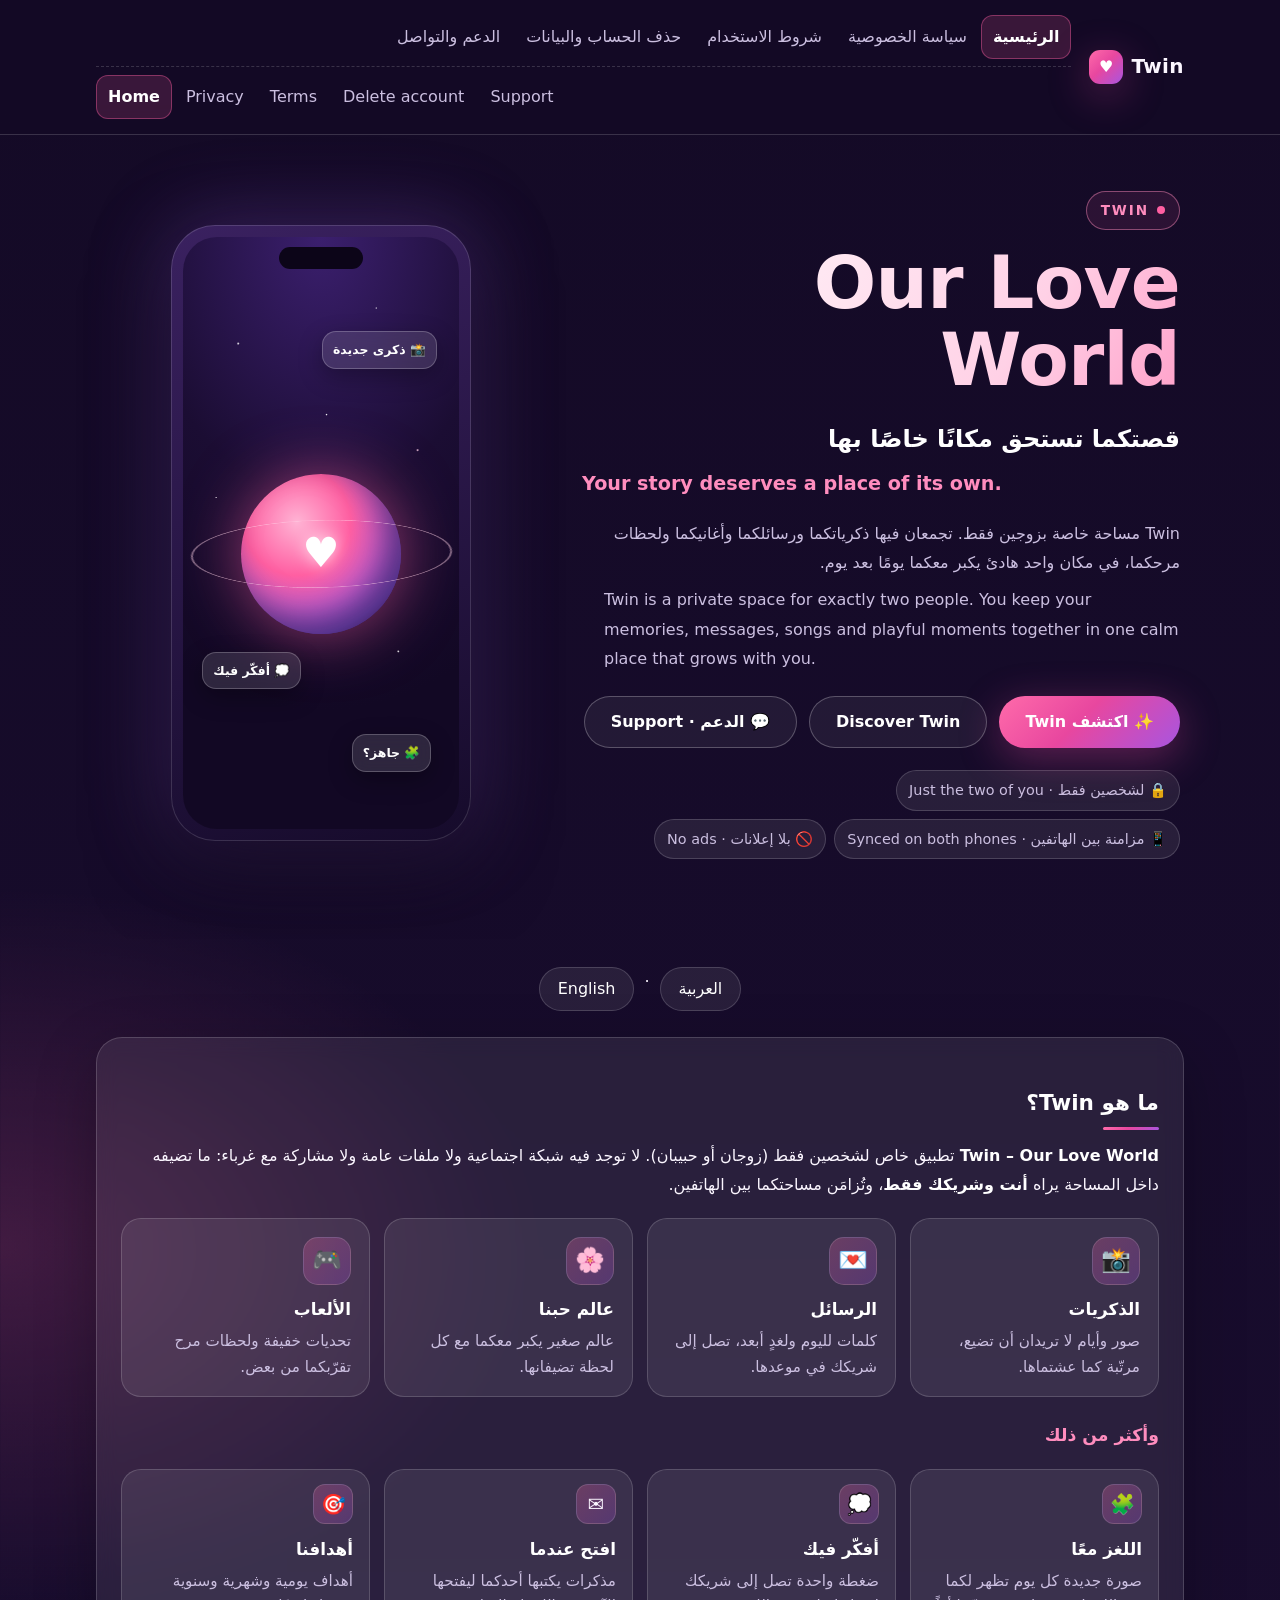
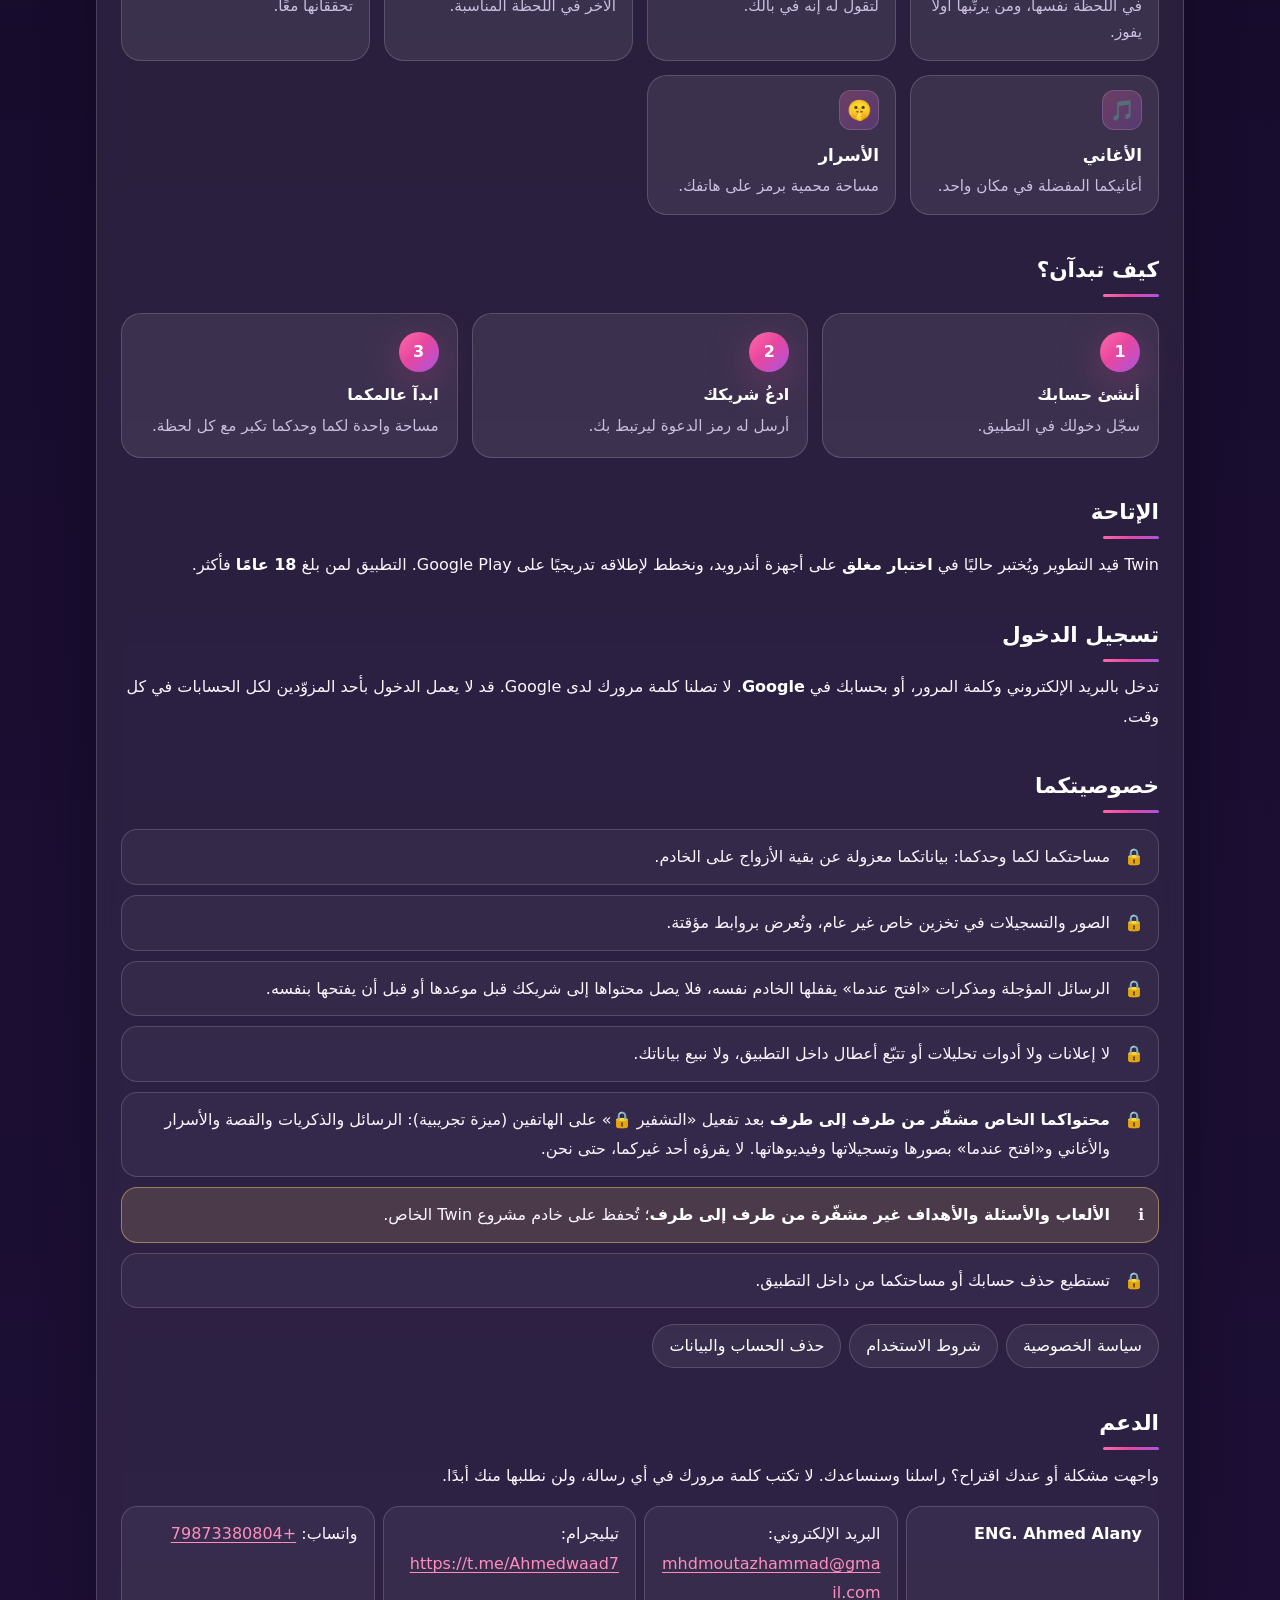
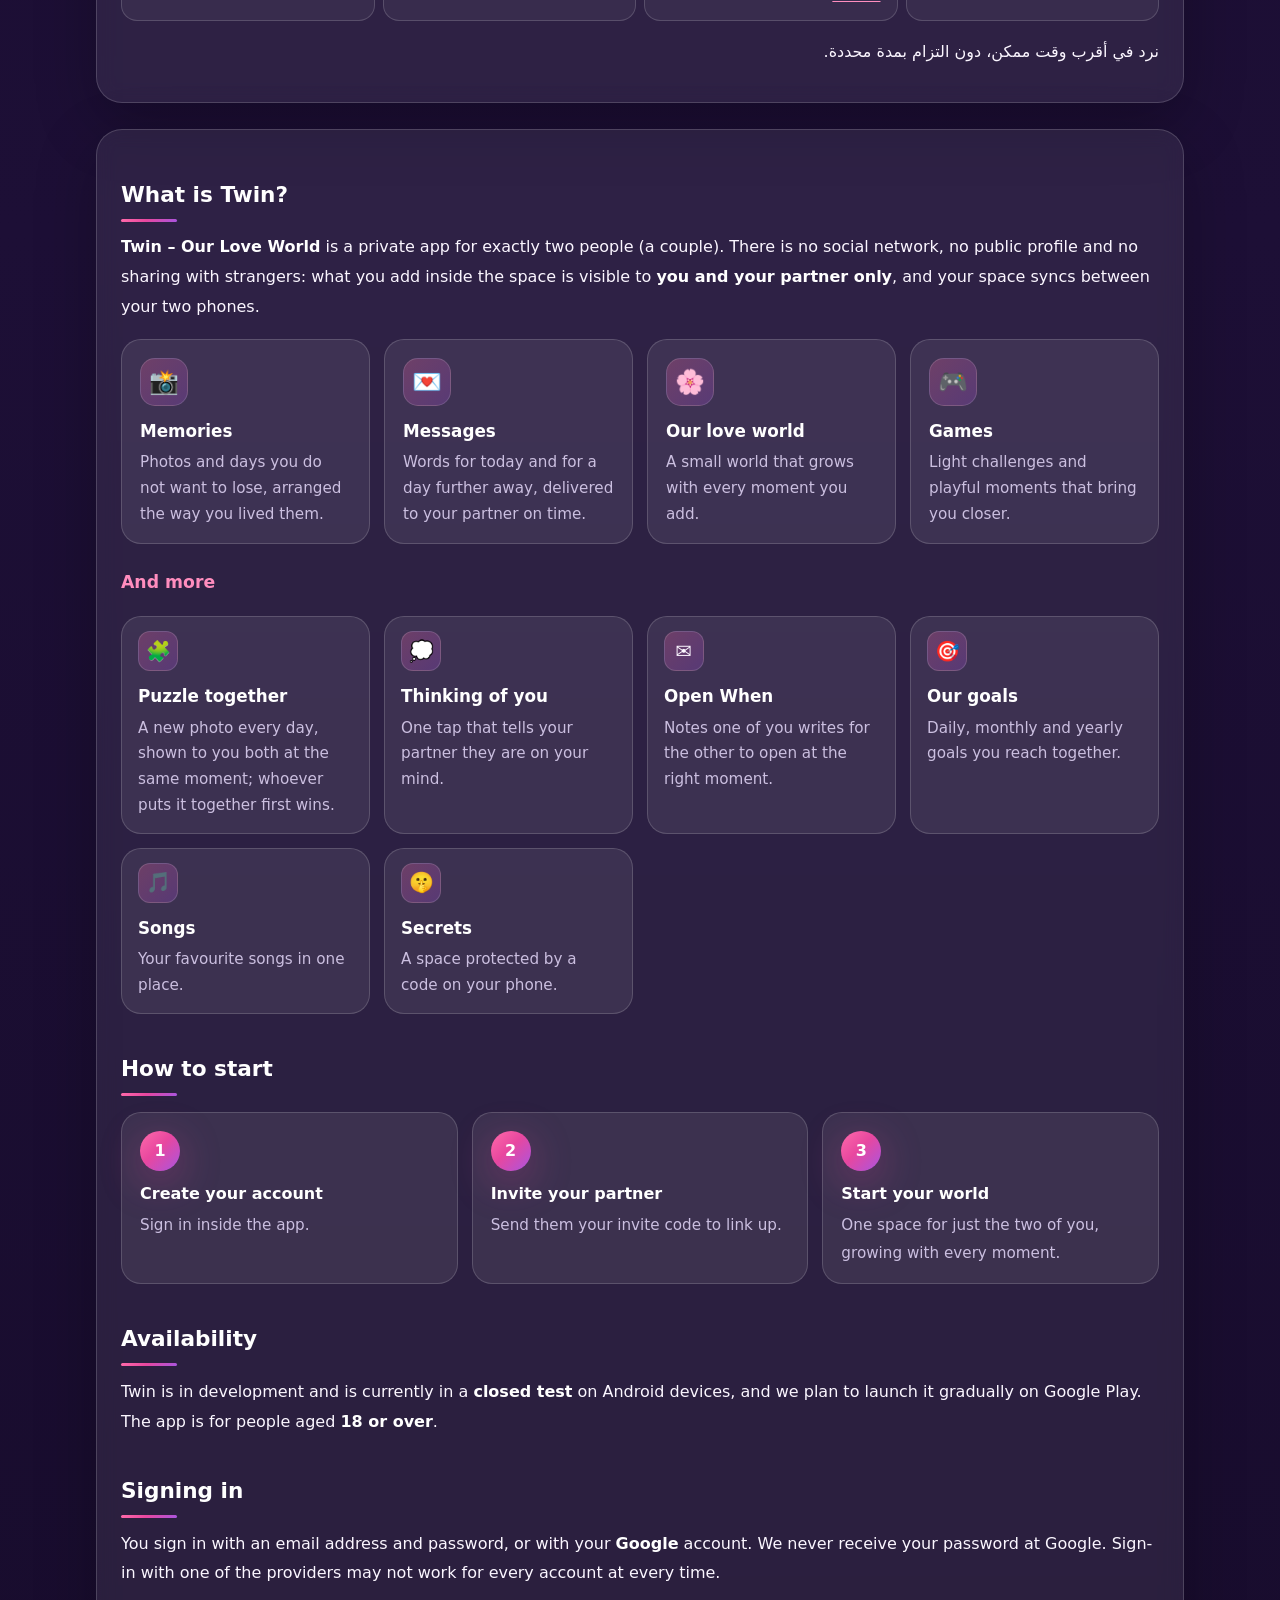
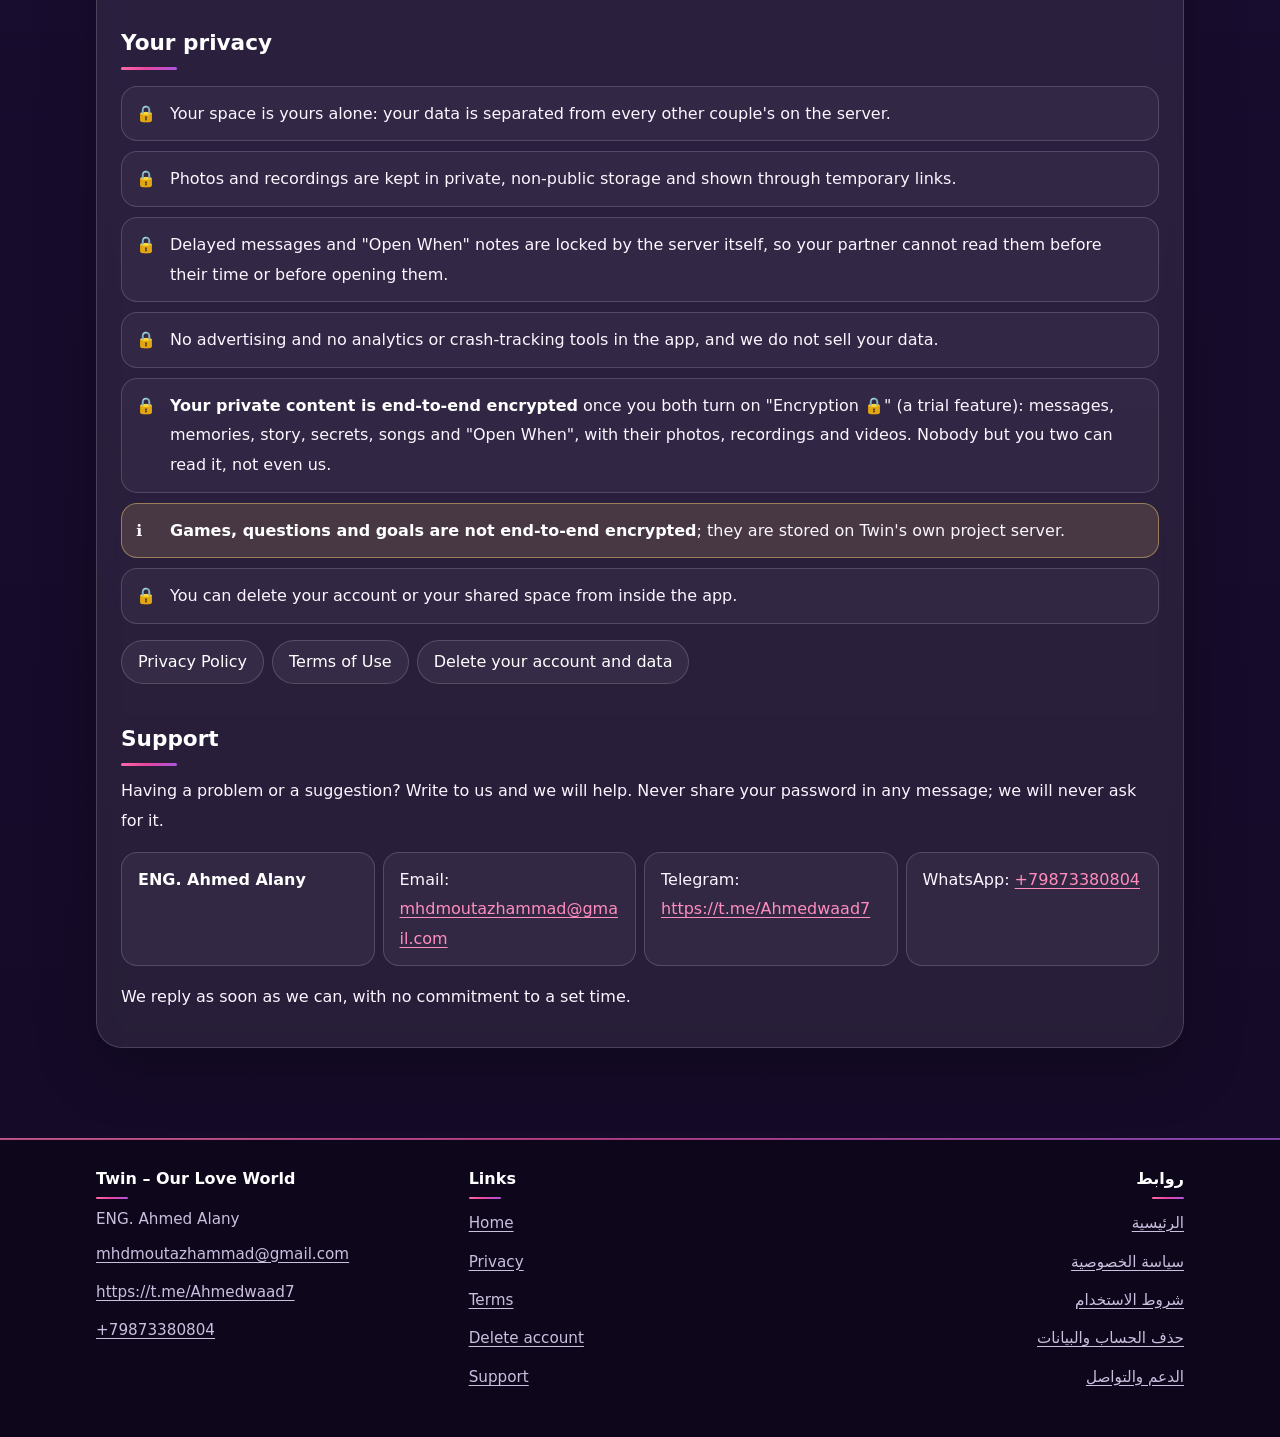
==== commit 92539a35: "Privacy texts: your private content is end-to-end encrypted (trial); what is not, said plainly" ====
--- a/public/index.html
+++ b/public/index.html
@@ -95,7 +95,8 @@
     <li>الصور والتسجيلات في تخزين خاص غير عام، وتُعرض بروابط مؤقتة.</li>
     <li>الرسائل المؤجلة ومذكرات «افتح عندما» يقفلها الخادم نفسه، فلا يصل محتواها إلى شريكك قبل موعدها أو قبل أن يفتحها بنفسه.</li>
     <li>لا إعلانات ولا أدوات تحليلات أو تتبّع أعطال داخل التطبيق، ولا نبيع بياناتك.</li>
-    <li class="limit"><strong>المحتوى غير مشفّر من طرف إلى طرف؛</strong> يُحفظ على خادم مشروع Twin الخاص.</li>
+    <li><strong>محتواكما الخاص مشفّر من طرف إلى طرف</strong> بعد تفعيل «التشفير 🔒» على الهاتفين (ميزة تجريبية): الرسائل والذكريات والقصة والأسرار والأغاني و«افتح عندما» بصورها وتسجيلاتها وفيديوهاتها. لا يقرؤه أحد غيركما، حتى نحن.</li>
+    <li class="limit"><strong>الألعاب والأسئلة والأهداف غير مشفّرة من طرف إلى طرف</strong>؛ تُحفظ على خادم مشروع Twin الخاص.</li>
     <li>تستطيع حذف حسابك أو مساحتكما من داخل التطبيق.</li>
   </ul>
   <p class="pills"><a href="privacy-ar.html">سياسة الخصوصية</a> <a href="terms-ar.html">شروط الاستخدام</a> <a href="delete-account.html#ar">حذف الحساب والبيانات</a></p>
@@ -150,7 +151,8 @@
     <li>Photos and recordings are kept in private, non-public storage and shown through temporary links.</li>
     <li>Delayed messages and "Open When" notes are locked by the server itself, so your partner cannot read them before their time or before opening them.</li>
     <li>No advertising and no analytics or crash-tracking tools in the app, and we do not sell your data.</li>
-    <li class="limit"><strong>Content is not end-to-end encrypted;</strong> it is stored on Twin's own project server.</li>
+    <li><strong>Your private content is end-to-end encrypted</strong> once you both turn on "Encryption 🔒" (a trial feature): messages, memories, story, secrets, songs and "Open When", with their photos, recordings and videos. Nobody but you two can read it, not even us.</li>
+    <li class="limit"><strong>Games, questions and goals are not end-to-end encrypted</strong>; they are stored on Twin's own project server.</li>
     <li>You can delete your account or your shared space from inside the app.</li>
   </ul>
   <p class="pills"><a href="privacy-en.html">Privacy Policy</a> <a href="terms-en.html">Terms of Use</a> <a href="delete-account.html#en">Delete your account and data</a></p>
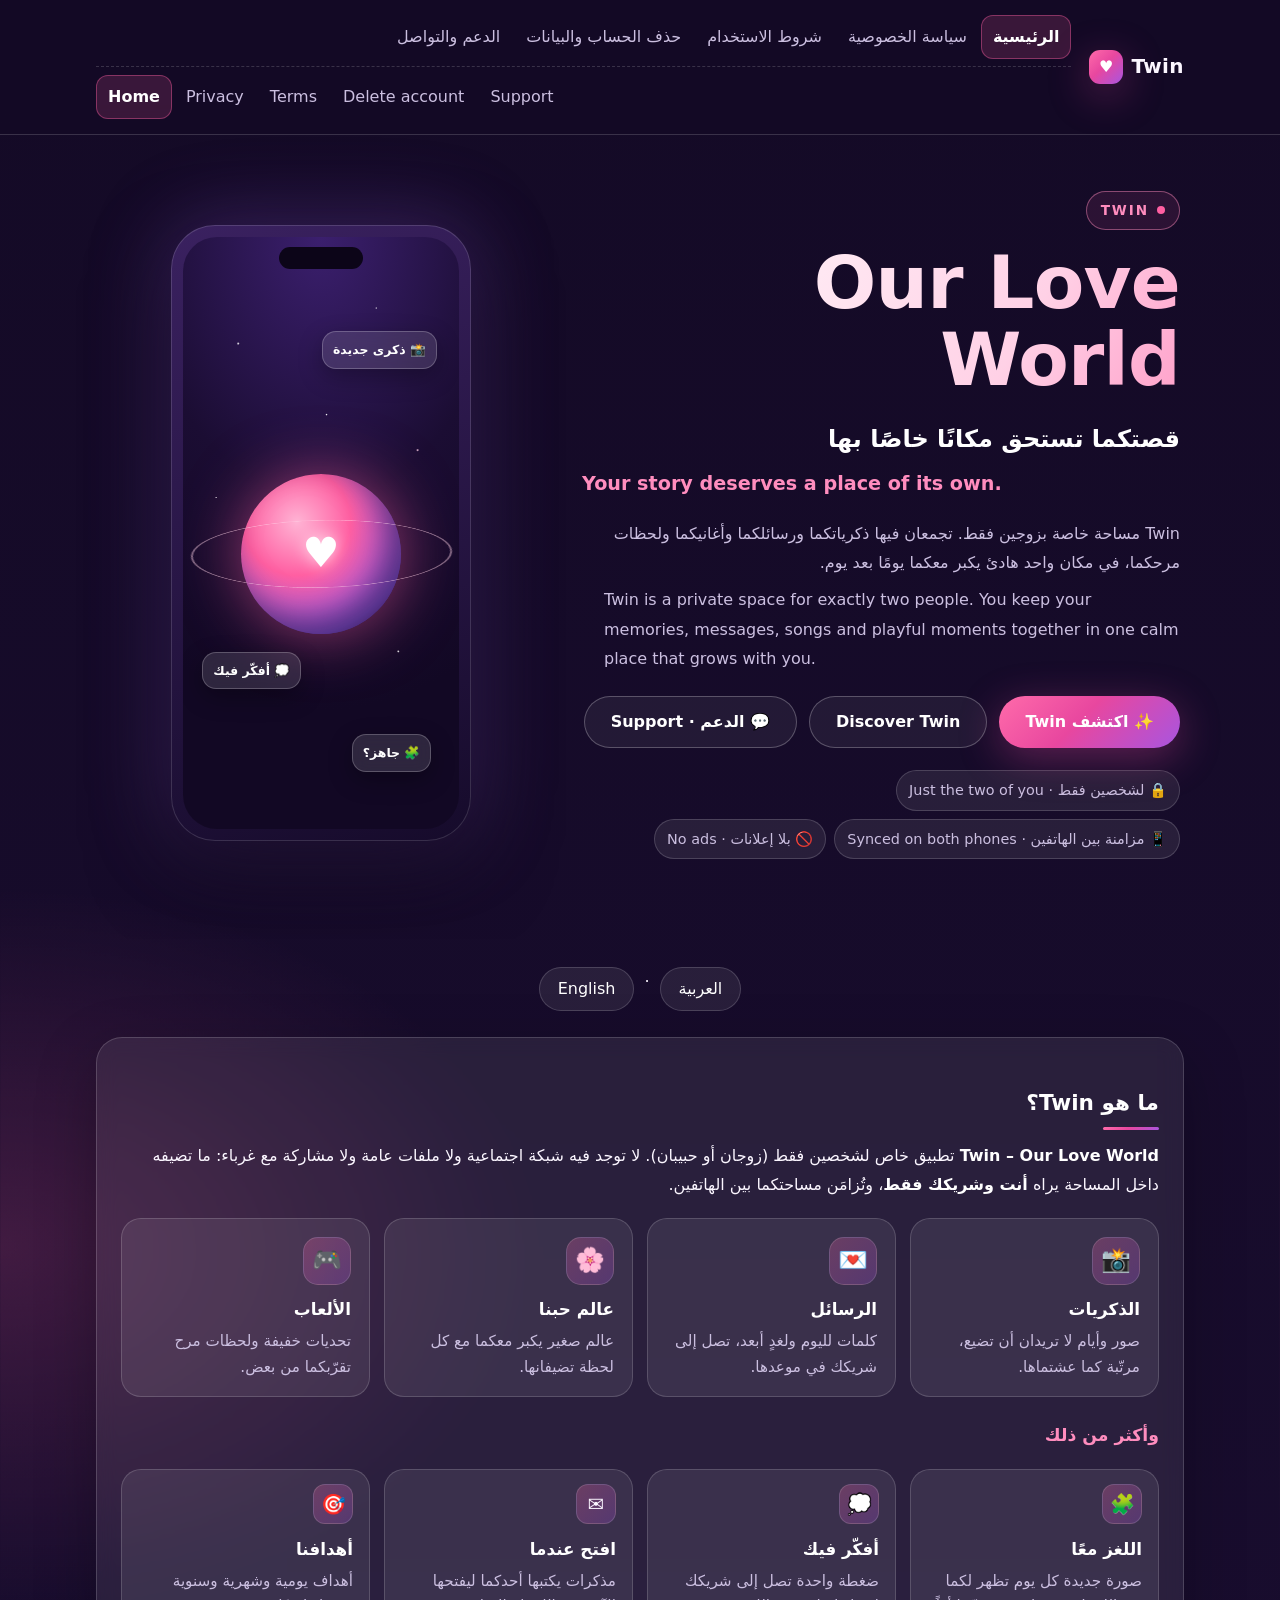
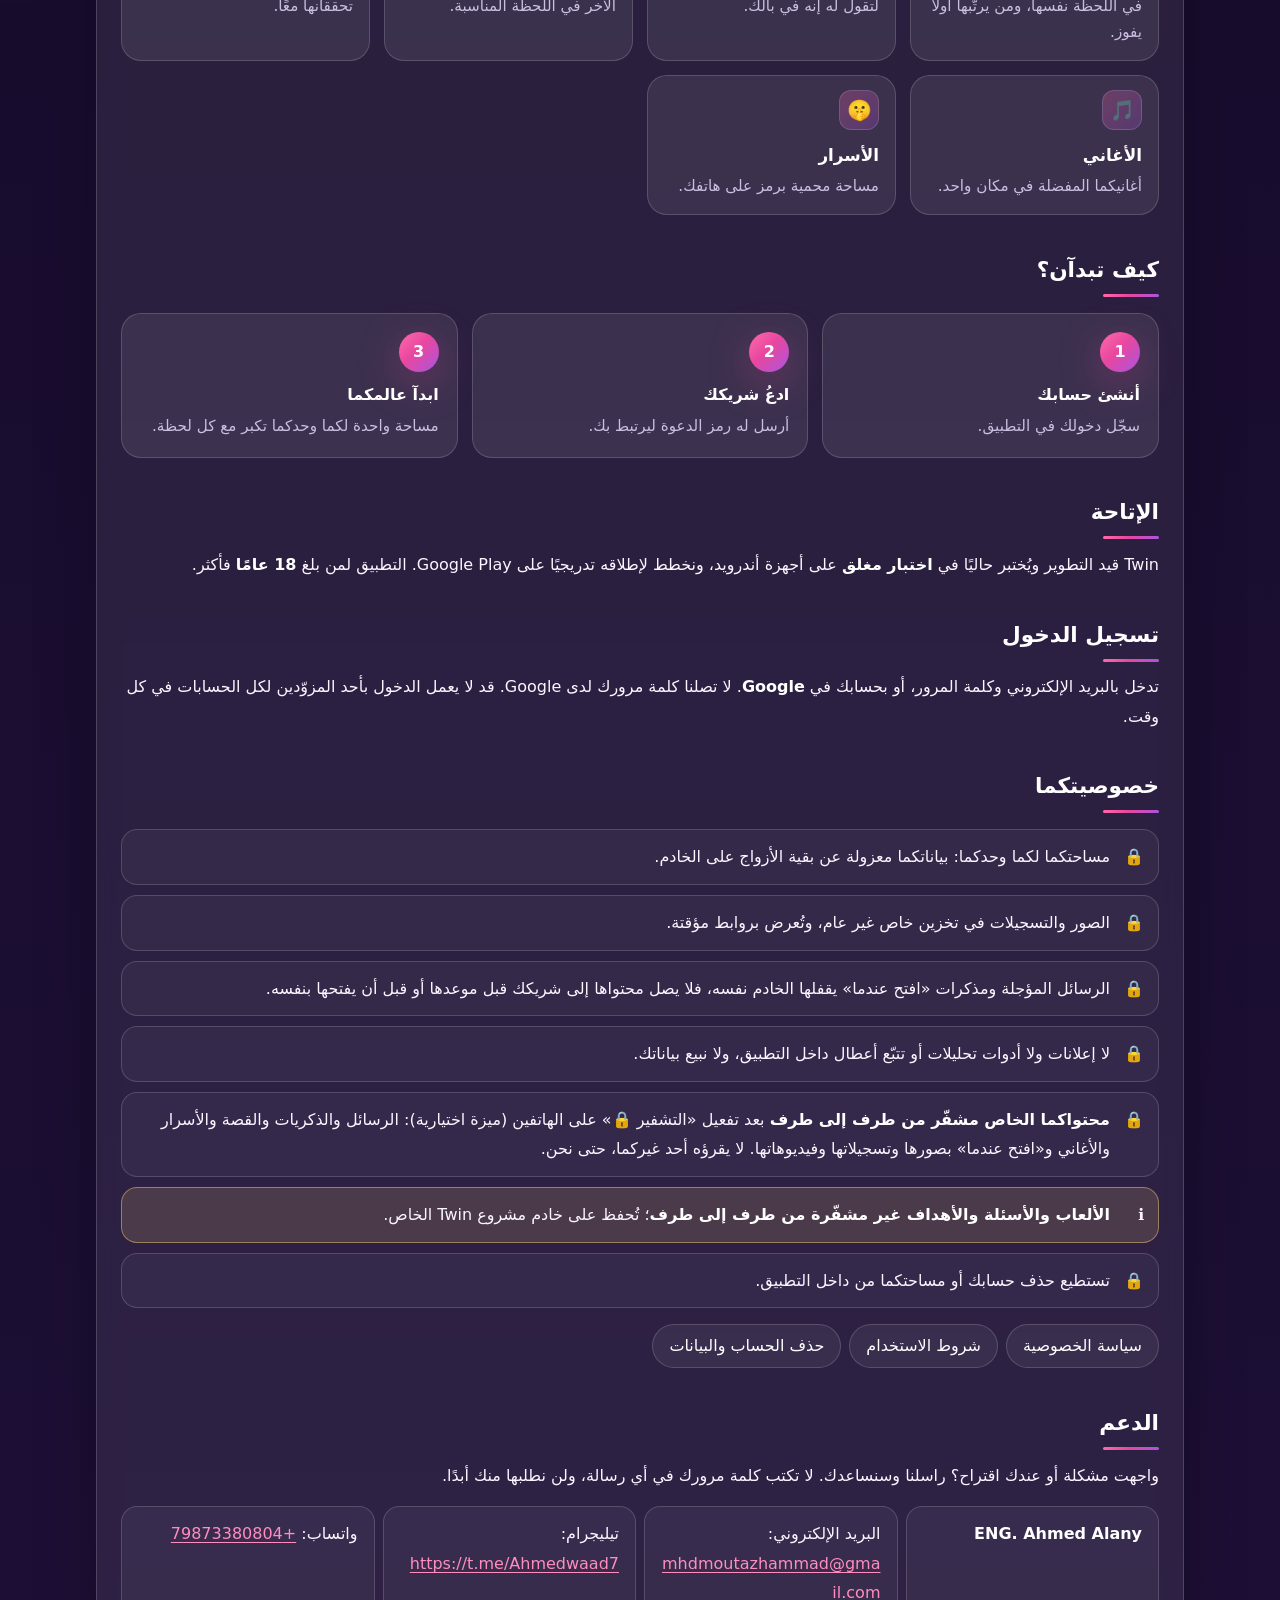
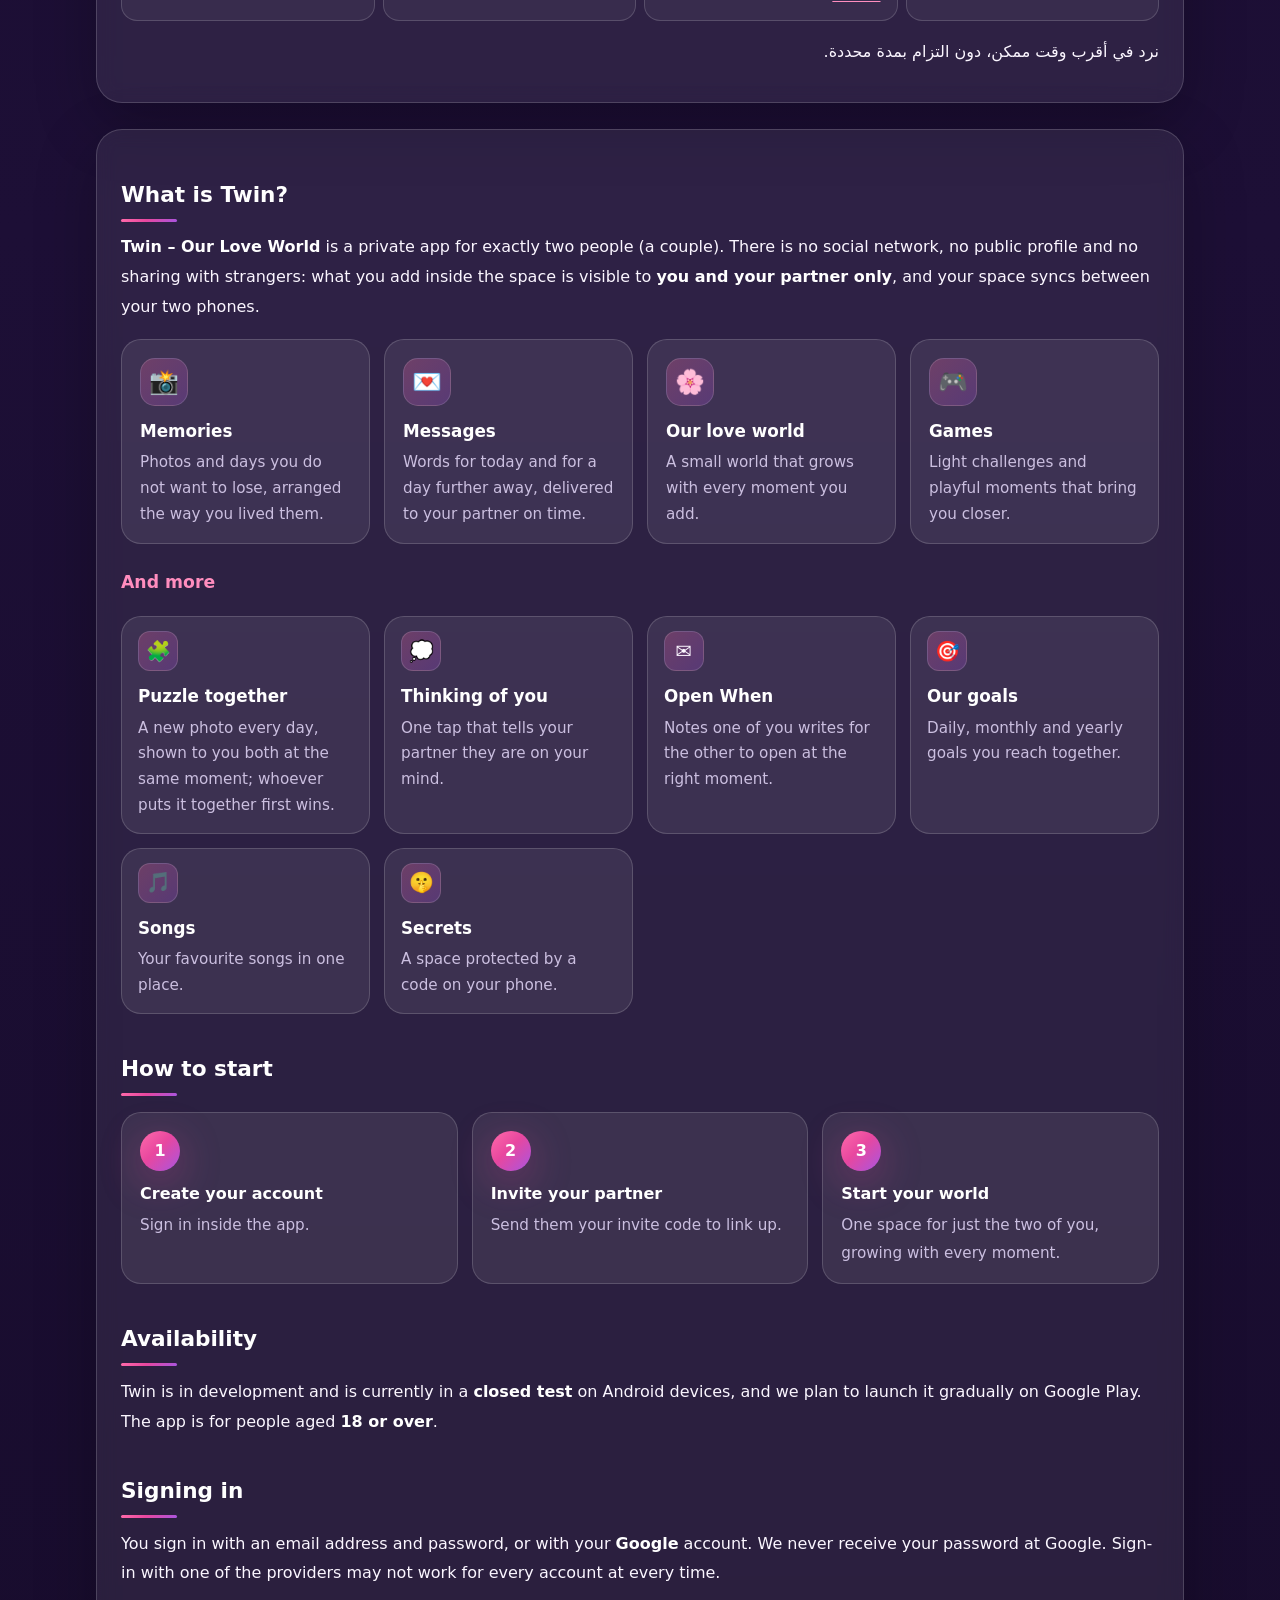
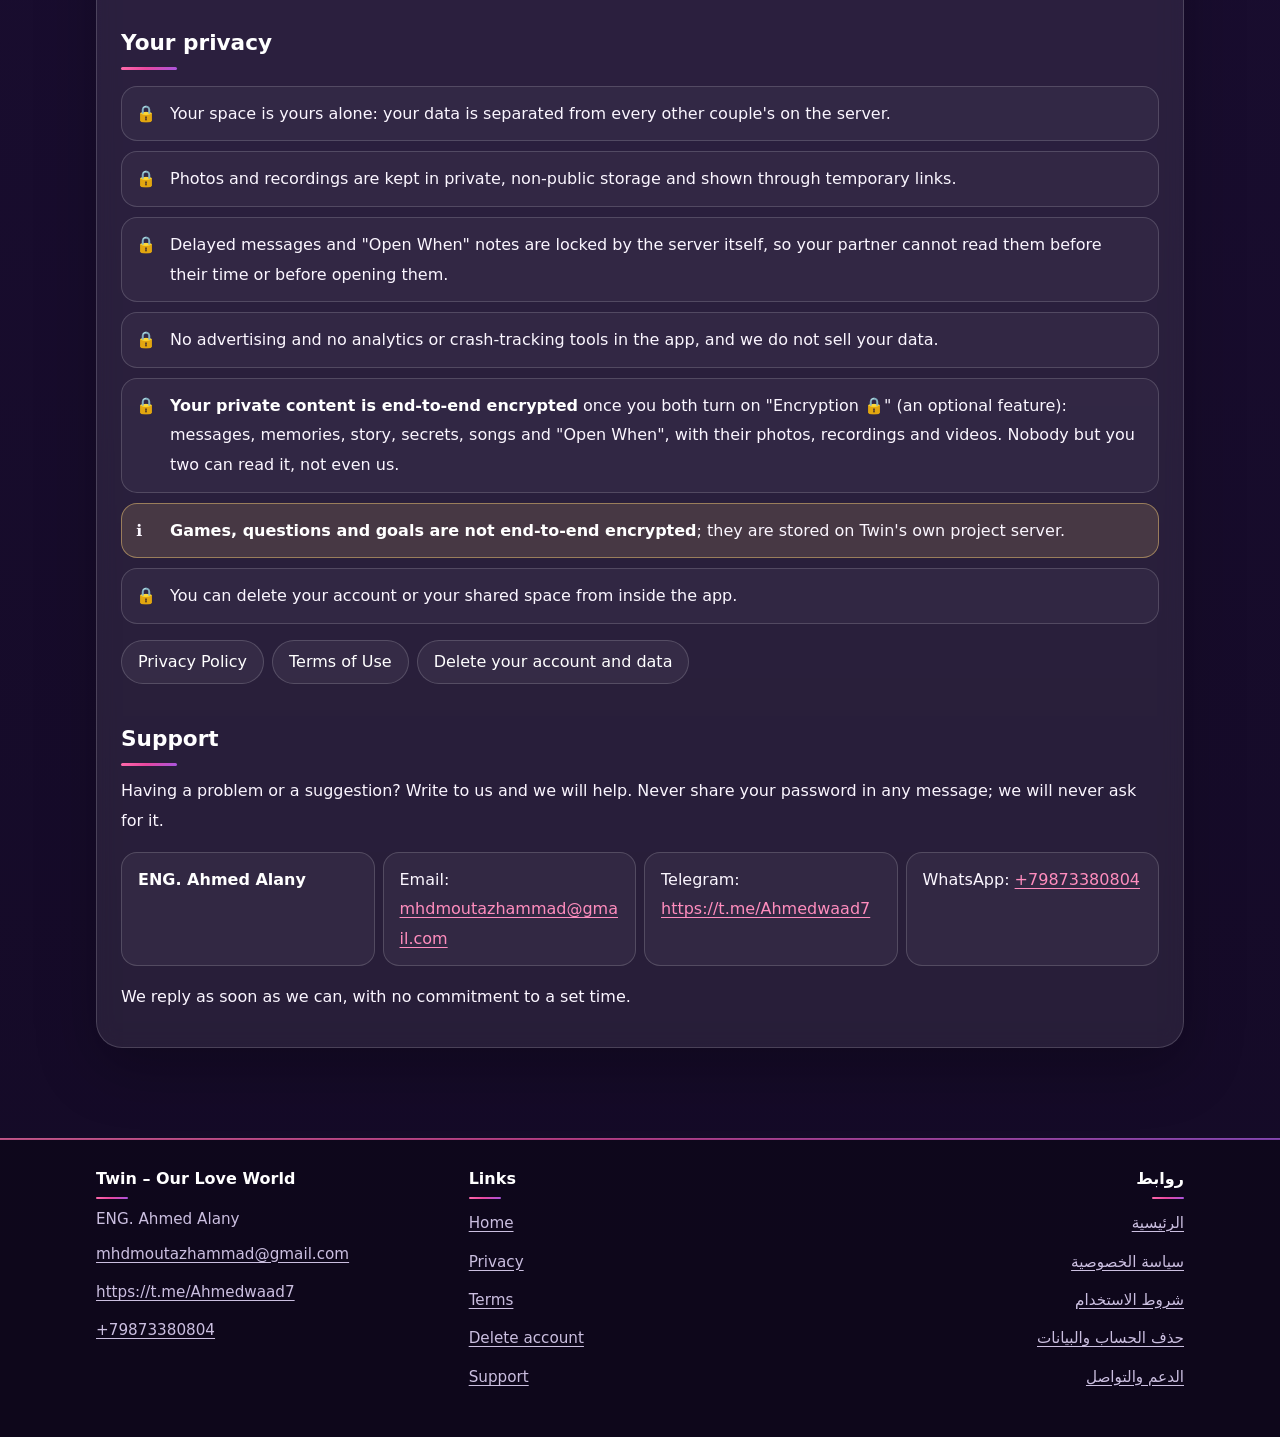
==== commit 934532e5: "Encryption adopted: no longer called a trial" ====
--- a/public/index.html
+++ b/public/index.html
@@ -95,7 +95,7 @@
     <li>الصور والتسجيلات في تخزين خاص غير عام، وتُعرض بروابط مؤقتة.</li>
     <li>الرسائل المؤجلة ومذكرات «افتح عندما» يقفلها الخادم نفسه، فلا يصل محتواها إلى شريكك قبل موعدها أو قبل أن يفتحها بنفسه.</li>
     <li>لا إعلانات ولا أدوات تحليلات أو تتبّع أعطال داخل التطبيق، ولا نبيع بياناتك.</li>
-    <li><strong>محتواكما الخاص مشفّر من طرف إلى طرف</strong> بعد تفعيل «التشفير 🔒» على الهاتفين (ميزة تجريبية): الرسائل والذكريات والقصة والأسرار والأغاني و«افتح عندما» بصورها وتسجيلاتها وفيديوهاتها. لا يقرؤه أحد غيركما، حتى نحن.</li>
+    <li><strong>محتواكما الخاص مشفّر من طرف إلى طرف</strong> بعد تفعيل «التشفير 🔒» على الهاتفين (ميزة اختيارية): الرسائل والذكريات والقصة والأسرار والأغاني و«افتح عندما» بصورها وتسجيلاتها وفيديوهاتها. لا يقرؤه أحد غيركما، حتى نحن.</li>
     <li class="limit"><strong>الألعاب والأسئلة والأهداف غير مشفّرة من طرف إلى طرف</strong>؛ تُحفظ على خادم مشروع Twin الخاص.</li>
     <li>تستطيع حذف حسابك أو مساحتكما من داخل التطبيق.</li>
   </ul>
@@ -151,7 +151,7 @@
     <li>Photos and recordings are kept in private, non-public storage and shown through temporary links.</li>
     <li>Delayed messages and "Open When" notes are locked by the server itself, so your partner cannot read them before their time or before opening them.</li>
     <li>No advertising and no analytics or crash-tracking tools in the app, and we do not sell your data.</li>
-    <li><strong>Your private content is end-to-end encrypted</strong> once you both turn on "Encryption 🔒" (a trial feature): messages, memories, story, secrets, songs and "Open When", with their photos, recordings and videos. Nobody but you two can read it, not even us.</li>
+    <li><strong>Your private content is end-to-end encrypted</strong> once you both turn on "Encryption 🔒" (an optional feature): messages, memories, story, secrets, songs and "Open When", with their photos, recordings and videos. Nobody but you two can read it, not even us.</li>
     <li class="limit"><strong>Games, questions and goals are not end-to-end encrypted</strong>; they are stored on Twin's own project server.</li>
     <li>You can delete your account or your shared space from inside the app.</li>
   </ul>
